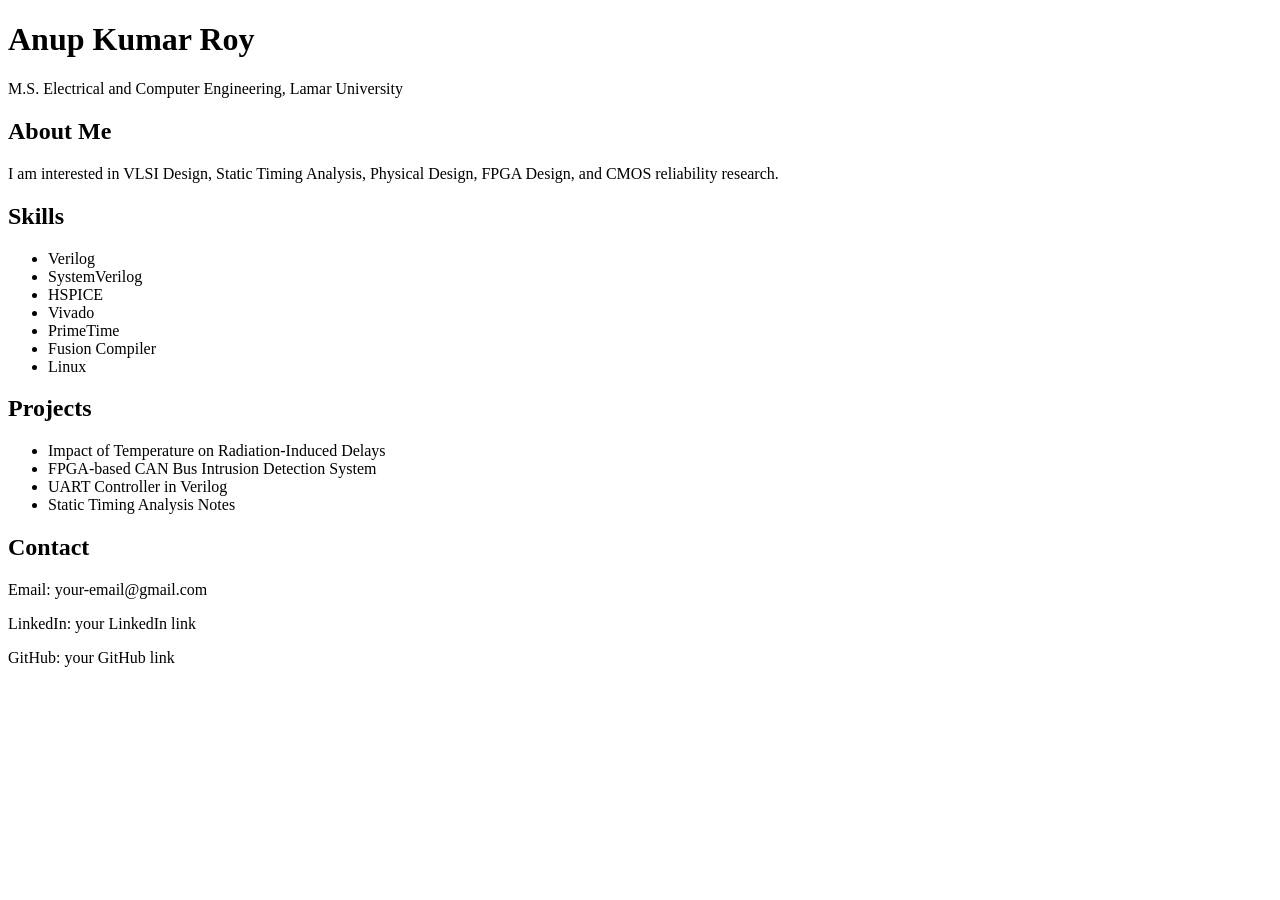
==== index.html @ ce04ccf4 "Create index.html" ====
<!DOCTYPE html>
<html>
<head>
  <title>Anup Kumar Roy</title>
</head>
<body>
  <h1>Anup Kumar Roy</h1>
  <p>M.S. Electrical and Computer Engineering, Lamar University</p>

  <h2>About Me</h2>
  <p>I am interested in VLSI Design, Static Timing Analysis, Physical Design, FPGA Design, and CMOS reliability research.</p>

  <h2>Skills</h2>
  <ul>
    <li>Verilog</li>
    <li>SystemVerilog</li>
    <li>HSPICE</li>
    <li>Vivado</li>
    <li>PrimeTime</li>
    <li>Fusion Compiler</li>
    <li>Linux</li>
  </ul>

  <h2>Projects</h2>
  <ul>
    <li>Impact of Temperature on Radiation-Induced Delays</li>
    <li>FPGA-based CAN Bus Intrusion Detection System</li>
    <li>UART Controller in Verilog</li>
    <li>Static Timing Analysis Notes</li>
  </ul>

  <h2>Contact</h2>
  <p>Email: your-email@gmail.com</p>
  <p>LinkedIn: your LinkedIn link</p>
  <p>GitHub: your GitHub link</p>
</body>
</html>
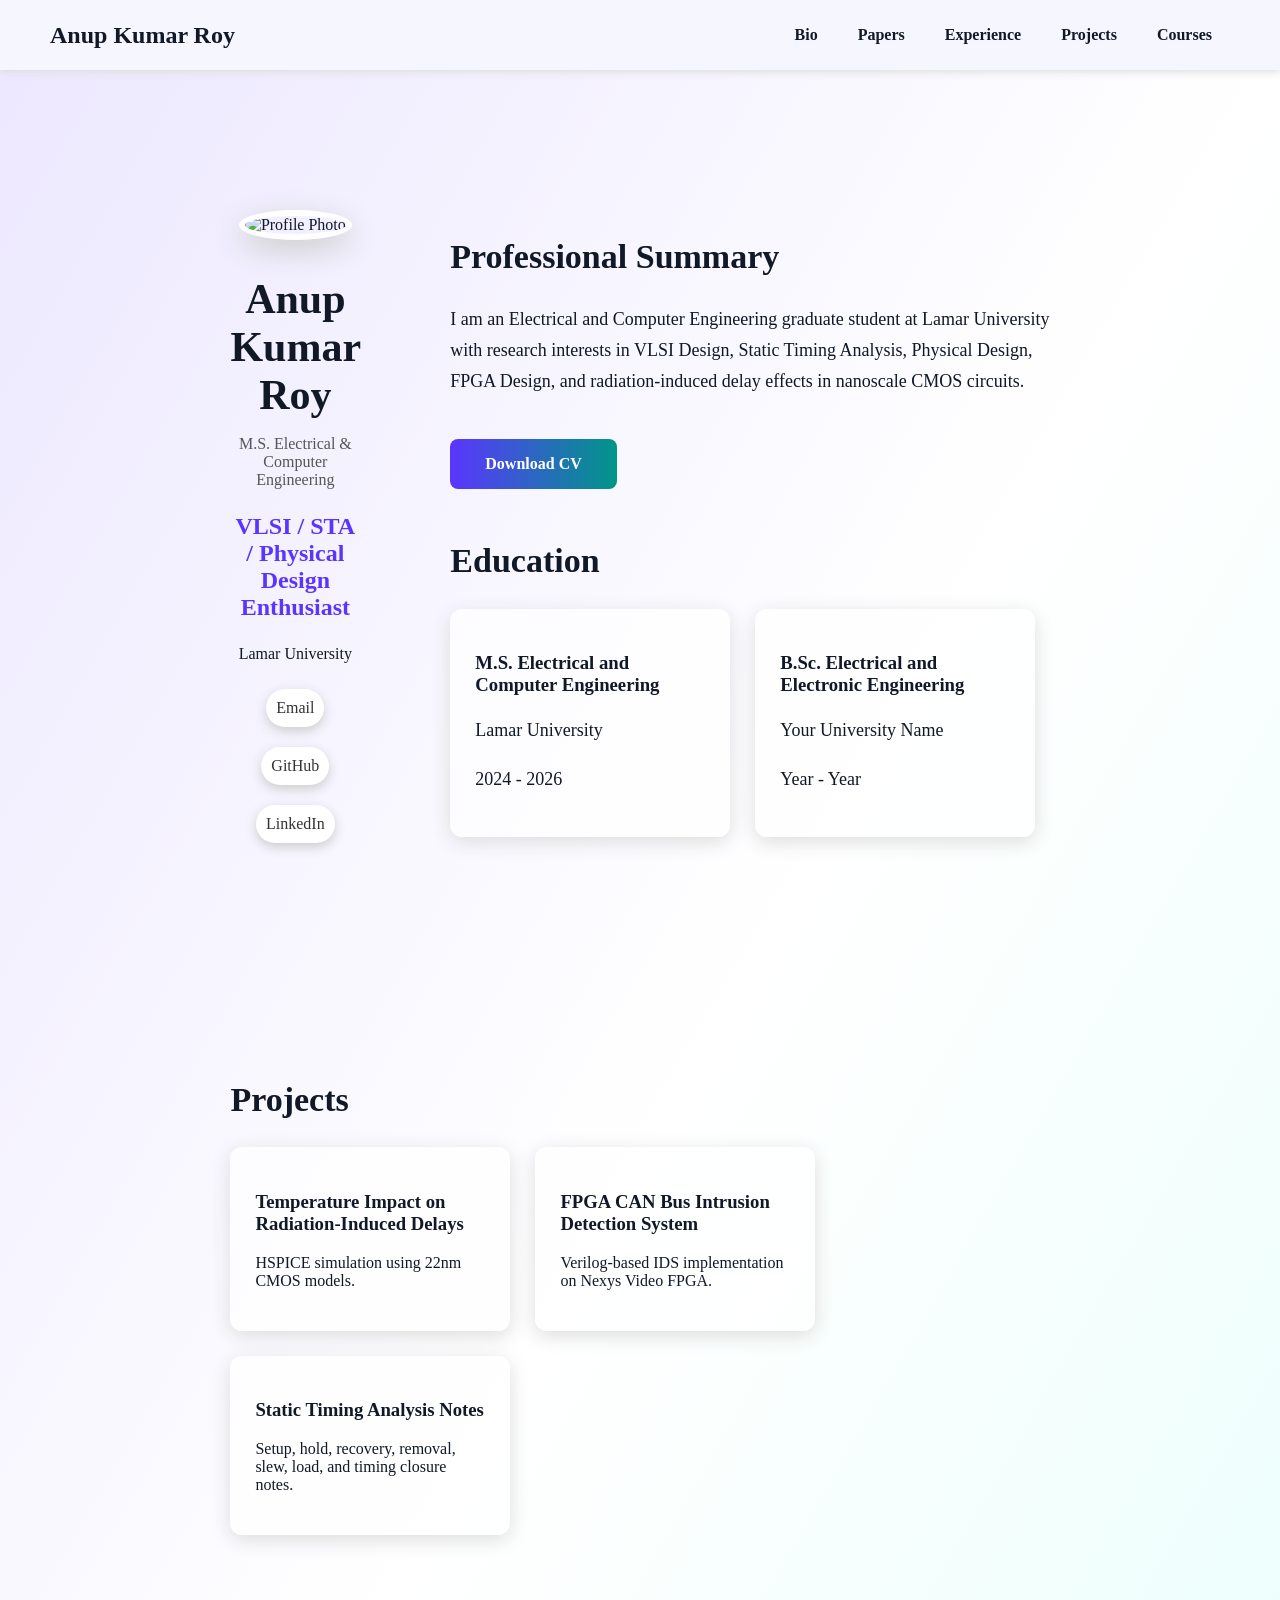
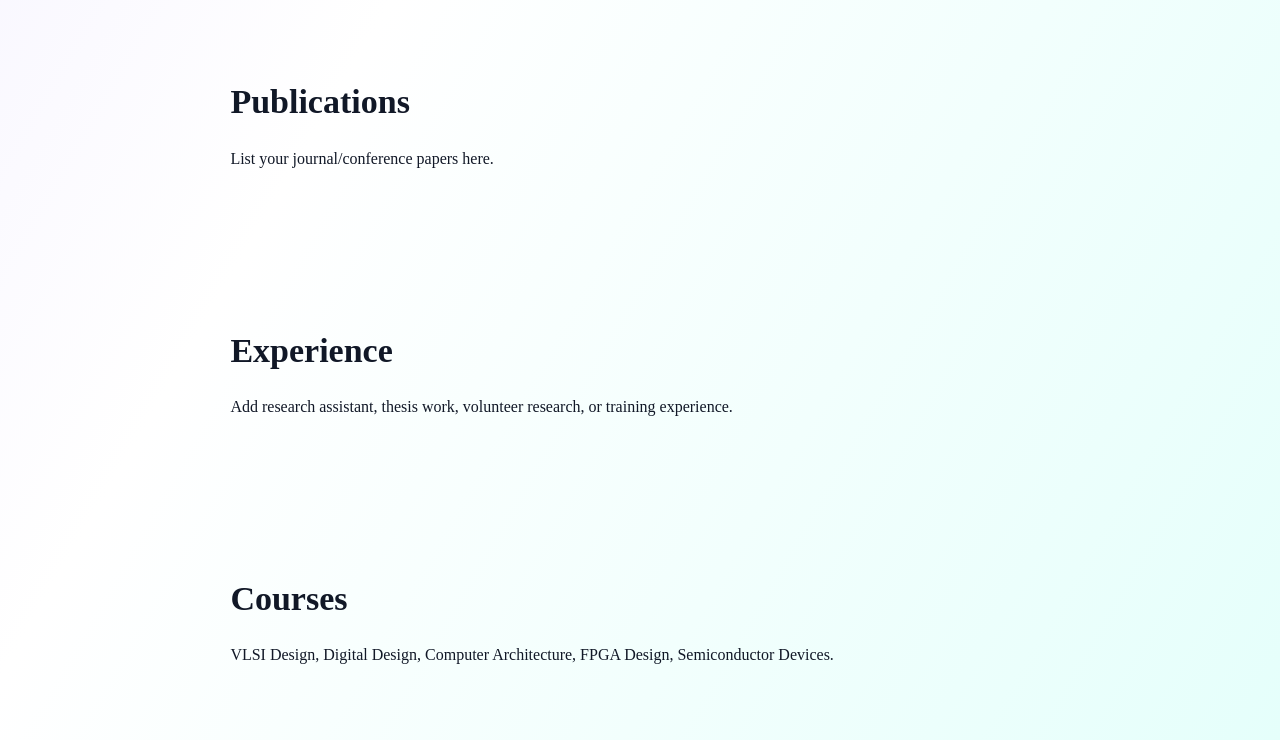
==== commit cb5c803f: "Update index.html" ====
--- a/index.html
+++ b/index.html
@@ -1,37 +1,103 @@
 <!DOCTYPE html>
-<html>
+<html lang="en">
 <head>
+  <meta charset="UTF-8">
   <title>Anup Kumar Roy</title>
+  <link rel="stylesheet" href="style.css">
 </head>
 <body>
-  <h1>Anup Kumar Roy</h1>
-  <p>M.S. Electrical and Computer Engineering, Lamar University</p>
 
-  <h2>About Me</h2>
-  <p>I am interested in VLSI Design, Static Timing Analysis, Physical Design, FPGA Design, and CMOS reliability research.</p>
+<header>
+  <h2>Anup Kumar Roy</h2>
+  <nav>
+    <a href="#bio">Bio</a>
+    <a href="#papers">Papers</a>
+    <a href="#experience">Experience</a>
+    <a href="#projects">Projects</a>
+    <a href="#courses">Courses</a>
+  </nav>
+</header>
 
-  <h2>Skills</h2>
-  <ul>
-    <li>Verilog</li>
-    <li>SystemVerilog</li>
-    <li>HSPICE</li>
-    <li>Vivado</li>
-    <li>PrimeTime</li>
-    <li>Fusion Compiler</li>
-    <li>Linux</li>
-  </ul>
+<section class="hero" id="bio">
 
+  <div class="profile">
+    <img src="profile.jpg" alt="Profile Photo">
+    <h1>Anup Kumar Roy</h1>
+    <p class="pronoun">M.S. Electrical & Computer Engineering</p>
+    <h3>VLSI / STA / Physical Design Enthusiast</h3>
+    <p>Lamar University</p>
+
+    <div class="icons">
+      <a href="mailto:your-email@gmail.com">Email</a>
+      <a href="#">GitHub</a>
+      <a href="#">LinkedIn</a>
+    </div>
+  </div>
+
+  <div class="content">
+    <h2>Professional Summary</h2>
+    <p>
+      I am an Electrical and Computer Engineering graduate student at Lamar University
+      with research interests in VLSI Design, Static Timing Analysis, Physical Design,
+      FPGA Design, and radiation-induced delay effects in nanoscale CMOS circuits.
+    </p>
+
+    <a class="btn" href="resume.pdf" download>Download CV</a>
+
+    <h2>Education</h2>
+
+    <div class="cards">
+      <div class="card">
+        <h3>M.S. Electrical and Computer Engineering</h3>
+        <p>Lamar University</p>
+        <p>2024 - 2026</p>
+      </div>
+
+      <div class="card">
+        <h3>B.Sc. Electrical and Electronic Engineering</h3>
+        <p>Your University Name</p>
+        <p>Year - Year</p>
+      </div>
+    </div>
+  </div>
+
+</section>
+
+<section id="projects">
   <h2>Projects</h2>
-  <ul>
-    <li>Impact of Temperature on Radiation-Induced Delays</li>
-    <li>FPGA-based CAN Bus Intrusion Detection System</li>
-    <li>UART Controller in Verilog</li>
-    <li>Static Timing Analysis Notes</li>
-  </ul>
 
-  <h2>Contact</h2>
-  <p>Email: your-email@gmail.com</p>
-  <p>LinkedIn: your LinkedIn link</p>
-  <p>GitHub: your GitHub link</p>
+  <div class="cards">
+    <div class="card">
+      <h3>Temperature Impact on Radiation-Induced Delays</h3>
+      <p>HSPICE simulation using 22nm CMOS models.</p>
+    </div>
+
+    <div class="card">
+      <h3>FPGA CAN Bus Intrusion Detection System</h3>
+      <p>Verilog-based IDS implementation on Nexys Video FPGA.</p>
+    </div>
+
+    <div class="card">
+      <h3>Static Timing Analysis Notes</h3>
+      <p>Setup, hold, recovery, removal, slew, load, and timing closure notes.</p>
+    </div>
+  </div>
+</section>
+
+<section id="papers">
+  <h2>Publications</h2>
+  <p>List your journal/conference papers here.</p>
+</section>
+
+<section id="experience">
+  <h2>Experience</h2>
+  <p>Add research assistant, thesis work, volunteer research, or training experience.</p>
+</section>
+
+<section id="courses">
+  <h2>Courses</h2>
+  <p>VLSI Design, Digital Design, Computer Architecture, FPGA Design, Semiconductor Devices.</p>
+</section>
+
 </body>
 </html>
--- a/style.css
+++ b/style.css
@@ -0,0 +1,116 @@
+body {
+  margin: 0;
+  font-family: Georgia, serif;
+  background: linear-gradient(120deg, #ece7ff, #ffffff, #e5fffb);
+  color: #111827;
+}
+
+header {
+  height: 70px;
+  background: #f5f6ff;
+  display: flex;
+  justify-content: space-between;
+  align-items: center;
+  padding: 0 50px;
+  box-shadow: 0 2px 8px #ddd;
+  position: sticky;
+  top: 0;
+}
+
+nav a {
+  margin: 0 18px;
+  text-decoration: none;
+  color: #111827;
+  font-weight: bold;
+}
+
+.hero {
+  display: flex;
+  gap: 90px;
+  padding: 140px 18%;
+}
+
+.profile {
+  text-align: center;
+  width: 320px;
+}
+
+.profile img {
+  width: 180px;
+  height: 180px;
+  border-radius: 50%;
+  border: 6px solid white;
+  object-fit: cover;
+  box-shadow: 0 10px 30px #ccc;
+}
+
+.profile h1 {
+  font-size: 42px;
+  margin-bottom: 5px;
+}
+
+.profile h3 {
+  color: #5b35ff;
+  font-size: 24px;
+}
+
+.pronoun {
+  color: #555;
+}
+
+.icons a {
+  display: inline-block;
+  margin: 10px;
+  padding: 10px;
+  background: white;
+  border-radius: 50px;
+  text-decoration: none;
+  color: #333;
+  box-shadow: 0 4px 12px #ccc;
+}
+
+.content {
+  max-width: 650px;
+}
+
+.content h2, section h2 {
+  font-size: 34px;
+}
+
+.content p {
+  font-size: 18px;
+  line-height: 1.7;
+}
+
+.btn {
+  display: inline-block;
+  background: linear-gradient(90deg, #5b35ff, #009688);
+  color: white;
+  padding: 16px 35px;
+  border-radius: 8px;
+  text-decoration: none;
+  font-weight: bold;
+  margin: 25px 0;
+}
+
+.cards {
+  display: flex;
+  gap: 25px;
+  flex-wrap: wrap;
+}
+
+.card {
+  background: rgba(255,255,255,0.7);
+  padding: 25px;
+  width: 230px;
+  border-radius: 12px;
+  box-shadow: 0 5px 20px #ddd;
+}
+
+section {
+  padding: 60px 18%;
+}
+
+html {
+  scroll-behavior: smooth;
+}
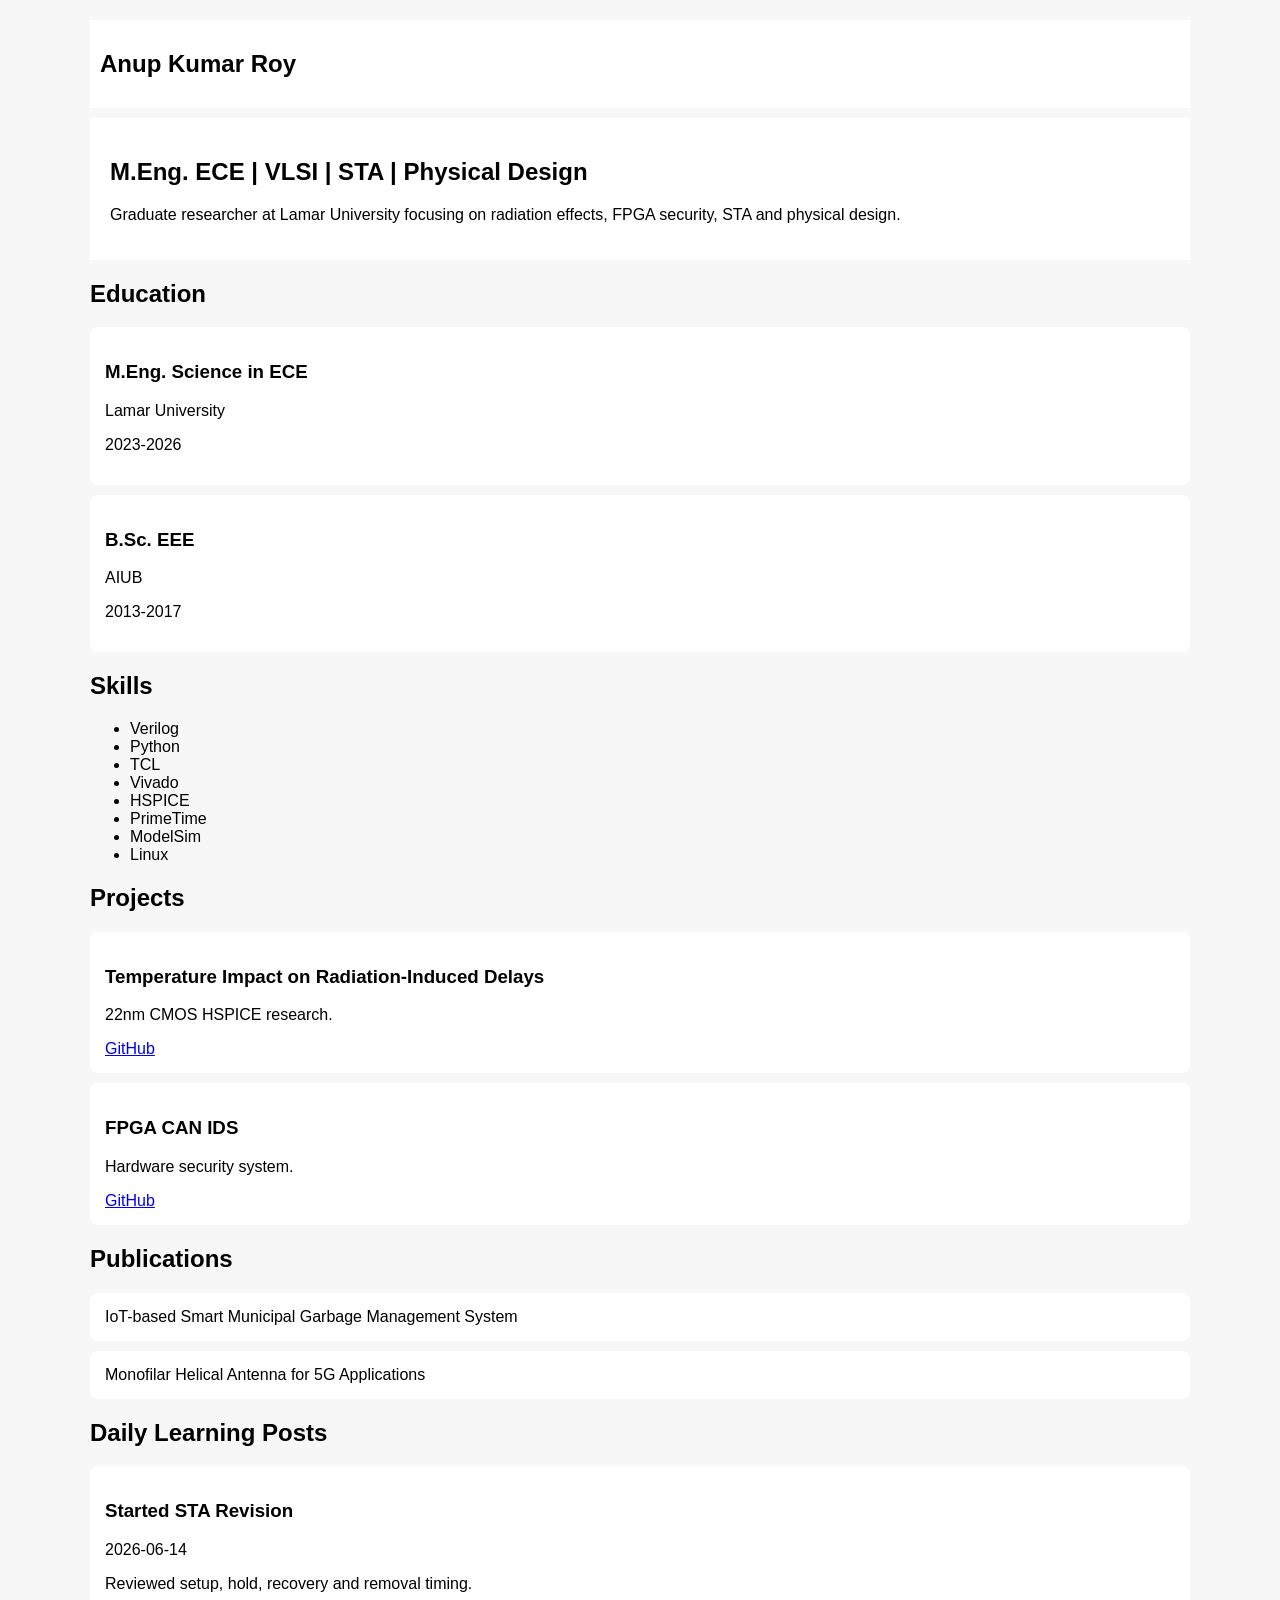
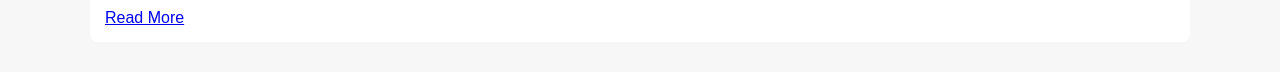
==== commit d8ee226d: "Add files via upload" ====
--- a/index.html
+++ b/index.html
@@ -1,103 +1,70 @@
 <!DOCTYPE html>
-<html lang="en">
+<html>
 <head>
-  <meta charset="UTF-8">
-  <title>Anup Kumar Roy</title>
-  <link rel="stylesheet" href="style.css">
+<meta charset="UTF-8">
+<meta name="viewport" content="width=device-width, initial-scale=1.0">
+<title>Anup Kumar Roy Portfolio</title>
+<link rel="stylesheet" href="style.css">
 </head>
 <body>
+<nav><h2 id="name"></h2></nav>
 
-<header>
-  <h2>Anup Kumar Roy</h2>
-  <nav>
-    <a href="#bio">Bio</a>
-    <a href="#papers">Papers</a>
-    <a href="#experience">Experience</a>
-    <a href="#projects">Projects</a>
-    <a href="#courses">Courses</a>
-  </nav>
-</header>
-
-<section class="hero" id="bio">
-
-  <div class="profile">
-    <img src="profile.jpg" alt="Profile Photo">
-    <h1>Anup Kumar Roy</h1>
-    <p class="pronoun">M.S. Electrical & Computer Engineering</p>
-    <h3>VLSI / STA / Physical Design Enthusiast</h3>
-    <p>Lamar University</p>
-
-    <div class="icons">
-      <a href="mailto:your-email@gmail.com">Email</a>
-      <a href="#">GitHub</a>
-      <a href="#">LinkedIn</a>
-    </div>
-  </div>
-
-  <div class="content">
-    <h2>Professional Summary</h2>
-    <p>
-      I am an Electrical and Computer Engineering graduate student at Lamar University
-      with research interests in VLSI Design, Static Timing Analysis, Physical Design,
-      FPGA Design, and radiation-induced delay effects in nanoscale CMOS circuits.
-    </p>
-
-    <a class="btn" href="resume.pdf" download>Download CV</a>
-
-    <h2>Education</h2>
-
-    <div class="cards">
-      <div class="card">
-        <h3>M.S. Electrical and Computer Engineering</h3>
-        <p>Lamar University</p>
-        <p>2024 - 2026</p>
-      </div>
-
-      <div class="card">
-        <h3>B.Sc. Electrical and Electronic Engineering</h3>
-        <p>Your University Name</p>
-        <p>Year - Year</p>
-      </div>
-    </div>
-  </div>
-
+<section class="hero">
+  <h1 id="title"></h1>
+  <p id="summary"></p>
 </section>
 
-<section id="projects">
-  <h2>Projects</h2>
-
-  <div class="cards">
-    <div class="card">
-      <h3>Temperature Impact on Radiation-Induced Delays</h3>
-      <p>HSPICE simulation using 22nm CMOS models.</p>
-    </div>
-
-    <div class="card">
-      <h3>FPGA CAN Bus Intrusion Detection System</h3>
-      <p>Verilog-based IDS implementation on Nexys Video FPGA.</p>
-    </div>
-
-    <div class="card">
-      <h3>Static Timing Analysis Notes</h3>
-      <p>Setup, hold, recovery, removal, slew, load, and timing closure notes.</p>
-    </div>
-  </div>
+<section>
+  <h2>Education</h2>
+  <div id="education"></div>
 </section>
 
-<section id="papers">
-  <h2>Publications</h2>
-  <p>List your journal/conference papers here.</p>
+<section>
+  <h2>Skills</h2>
+  <ul id="skills"></ul>
 </section>
 
-<section id="experience">
-  <h2>Experience</h2>
-  <p>Add research assistant, thesis work, volunteer research, or training experience.</p>
+<section>
+  <h2>Projects</h2>
+  <div id="projects"></div>
 </section>
 
-<section id="courses">
-  <h2>Courses</h2>
-  <p>VLSI Design, Digital Design, Computer Architecture, FPGA Design, Semiconductor Devices.</p>
+<section>
+  <h2>Publications</h2>
+  <div id="publications"></div>
 </section>
 
+<section>
+  <h2>Daily Learning Posts</h2>
+  <div id="posts"></div>
+</section>
+
+<script src="data.js"></script>
+<script src="posts.js"></script>
+<script>
+document.getElementById('name').textContent = profile.name;
+document.getElementById('title').textContent = profile.title;
+document.getElementById('summary').textContent = profile.summary;
+
+education.forEach(e=>{
+ document.getElementById('education').innerHTML += `<div class="card"><h3>${e.degree}</h3><p>${e.school}</p><p>${e.date}</p></div>`;
+});
+
+skills.forEach(s=>{
+ document.getElementById('skills').innerHTML += `<li>${s}</li>`;
+});
+
+projects.forEach(p=>{
+ document.getElementById('projects').innerHTML += `<div class="card"><h3>${p.title}</h3><p>${p.desc}</p><a href="${p.link}">GitHub</a></div>`;
+});
+
+publications.forEach(p=>{
+ document.getElementById('publications').innerHTML += `<div class="card">${p.title}</div>`;
+});
+
+posts.forEach(p=>{
+ document.getElementById('posts').innerHTML += `<div class="card"><h3>${p.title}</h3><p>${p.date}</p><p>${p.summary}</p><a href="${p.githubLink}">Read More</a></div>`;
+});
+</script>
 </body>
 </html>
--- a/style.css
+++ b/style.css
@@ -1,116 +1,5 @@
-body {
-  margin: 0;
-  font-family: Georgia, serif;
-  background: linear-gradient(120deg, #ece7ff, #ffffff, #e5fffb);
-  color: #111827;
-}
 
-header {
-  height: 70px;
-  background: #f5f6ff;
-  display: flex;
-  justify-content: space-between;
-  align-items: center;
-  padding: 0 50px;
-  box-shadow: 0 2px 8px #ddd;
-  position: sticky;
-  top: 0;
-}
-
-nav a {
-  margin: 0 18px;
-  text-decoration: none;
-  color: #111827;
-  font-weight: bold;
-}
-
-.hero {
-  display: flex;
-  gap: 90px;
-  padding: 140px 18%;
-}
-
-.profile {
-  text-align: center;
-  width: 320px;
-}
-
-.profile img {
-  width: 180px;
-  height: 180px;
-  border-radius: 50%;
-  border: 6px solid white;
-  object-fit: cover;
-  box-shadow: 0 10px 30px #ccc;
-}
-
-.profile h1 {
-  font-size: 42px;
-  margin-bottom: 5px;
-}
-
-.profile h3 {
-  color: #5b35ff;
-  font-size: 24px;
-}
-
-.pronoun {
-  color: #555;
-}
-
-.icons a {
-  display: inline-block;
-  margin: 10px;
-  padding: 10px;
-  background: white;
-  border-radius: 50px;
-  text-decoration: none;
-  color: #333;
-  box-shadow: 0 4px 12px #ccc;
-}
-
-.content {
-  max-width: 650px;
-}
-
-.content h2, section h2 {
-  font-size: 34px;
-}
-
-.content p {
-  font-size: 18px;
-  line-height: 1.7;
-}
-
-.btn {
-  display: inline-block;
-  background: linear-gradient(90deg, #5b35ff, #009688);
-  color: white;
-  padding: 16px 35px;
-  border-radius: 8px;
-  text-decoration: none;
-  font-weight: bold;
-  margin: 25px 0;
-}
-
-.cards {
-  display: flex;
-  gap: 25px;
-  flex-wrap: wrap;
-}
-
-.card {
-  background: rgba(255,255,255,0.7);
-  padding: 25px;
-  width: 230px;
-  border-radius: 12px;
-  box-shadow: 0 5px 20px #ddd;
-}
-
-section {
-  padding: 60px 18%;
-}
-
-html {
-  scroll-behavior: smooth;
-}
+body{font-family:Arial,sans-serif;max-width:1100px;margin:auto;padding:20px;background:#f7f7f7}
+nav{background:white;padding:10px}
+.hero{background:white;padding:20px;margin-top:10px}
+.card{background:white;padding:15px;margin:10px 0;border-radius:8px}
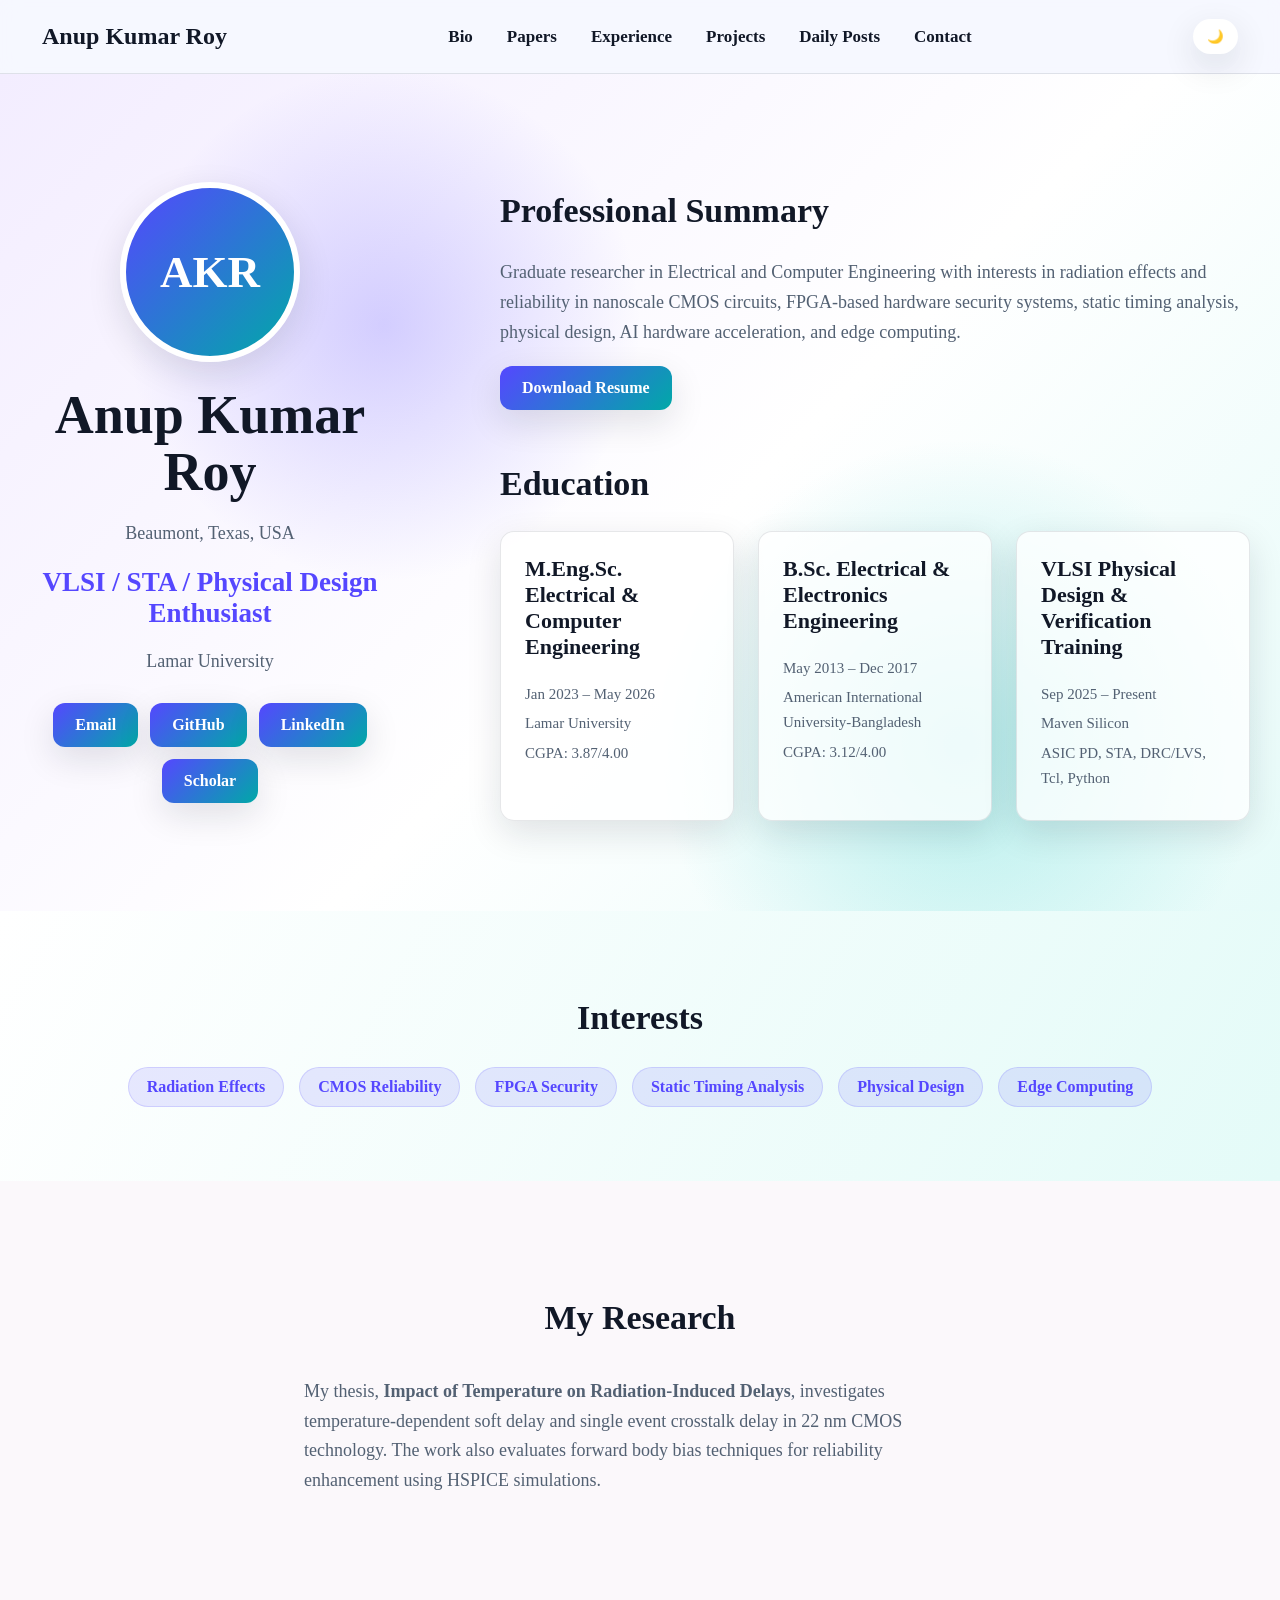
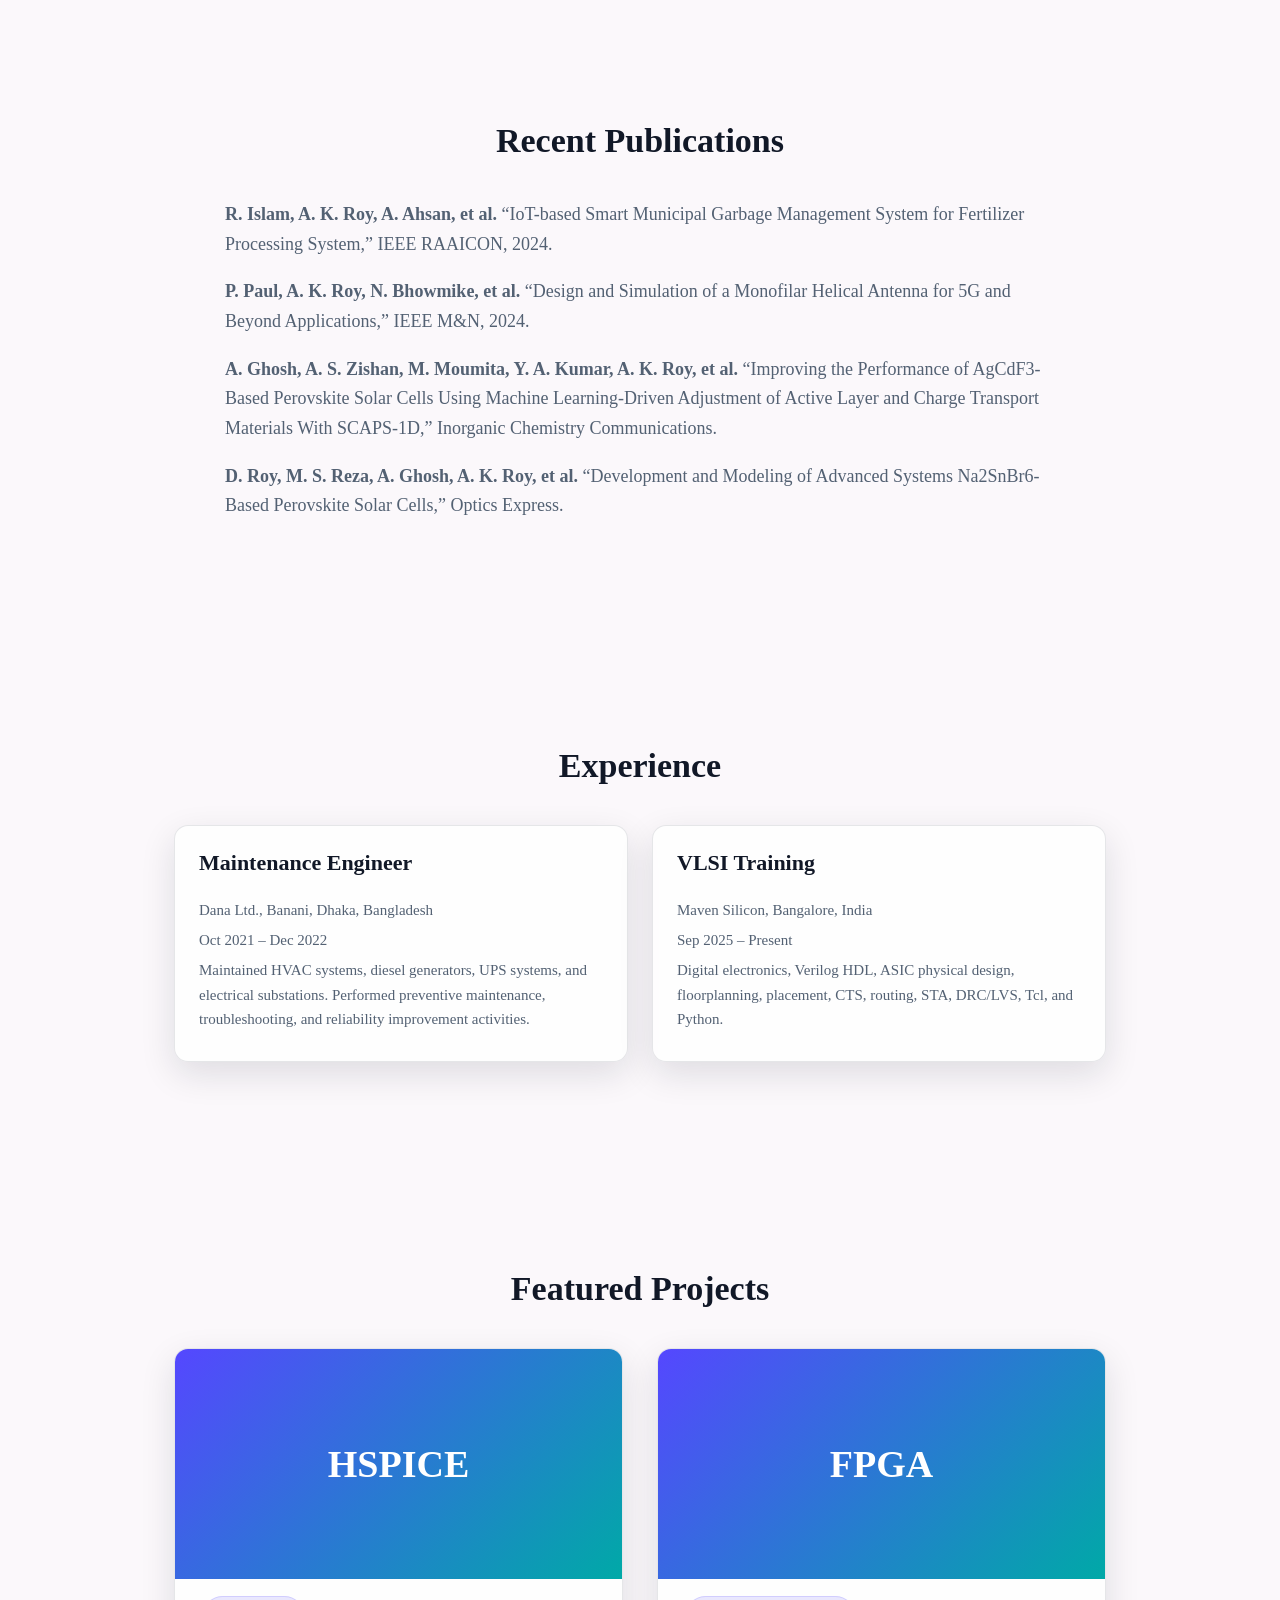
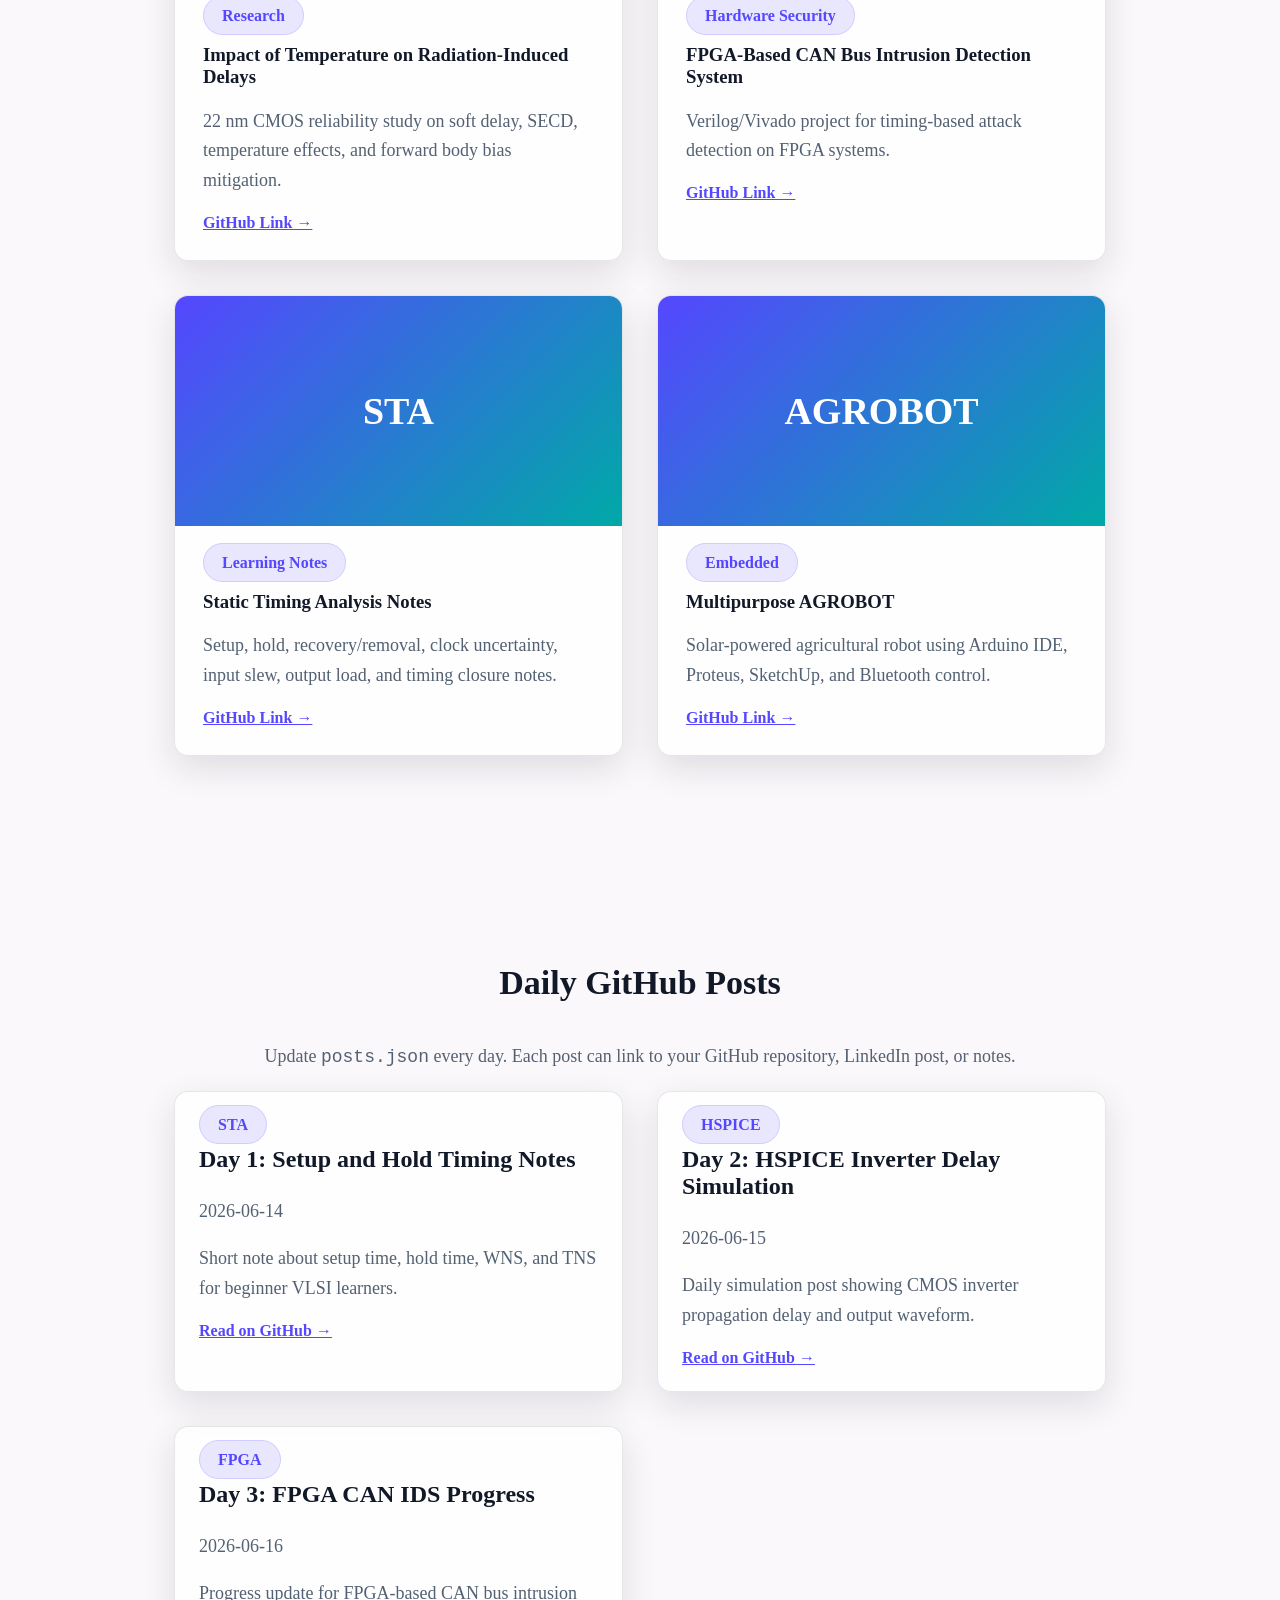
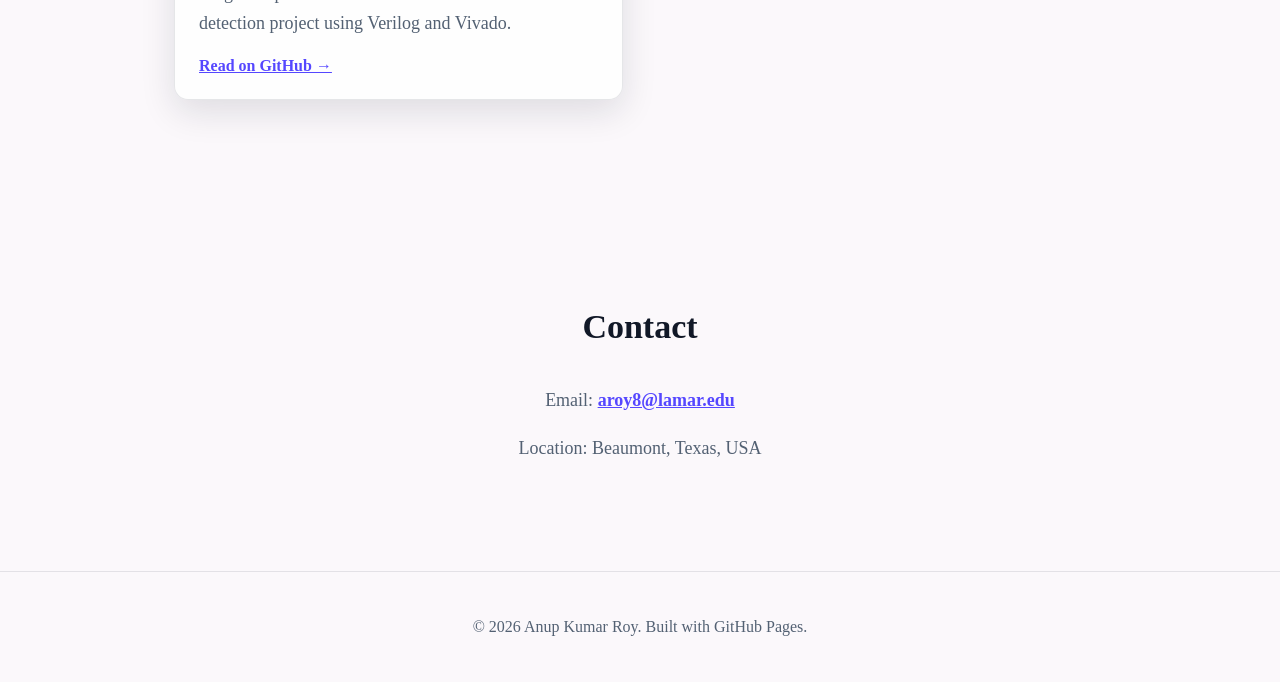
==== commit 392a604f: "Add files via upload" ====
--- a/index.html
+++ b/index.html
@@ -1,70 +1,176 @@
 <!DOCTYPE html>
-<html>
+<html lang="en">
 <head>
-<meta charset="UTF-8">
-<meta name="viewport" content="width=device-width, initial-scale=1.0">
-<title>Anup Kumar Roy Portfolio</title>
-<link rel="stylesheet" href="style.css">
+  <meta charset="UTF-8" />
+  <meta name="viewport" content="width=device-width, initial-scale=1.0" />
+  <title>Anup Kumar Roy | VLSI Portfolio</title>
+  <link rel="stylesheet" href="style.css" />
 </head>
 <body>
-<nav><h2 id="name"></h2></nav>
+  <header class="topbar">
+    <a class="brand" href="#home">Anup Kumar Roy</a>
+    <nav>
+      <a href="#bio">Bio</a>
+      <a href="#papers">Papers</a>
+      <a href="#experience">Experience</a>
+      <a href="#projects">Projects</a>
+      <a href="#posts">Daily Posts</a>
+      <a href="#contact">Contact</a>
+    </nav>
+    <button id="themeToggle" class="theme-btn">🌙</button>
+  </header>
 
-<section class="hero">
-  <h1 id="title"></h1>
-  <p id="summary"></p>
-</section>
+  <main id="home" class="hero">
+    <section class="profile-card">
+      <div class="avatar">AKR</div>
+      <h1>Anup Kumar Roy</h1>
+      <p class="pronoun">Beaumont, Texas, USA</p>
+      <h2>VLSI / STA / Physical Design Enthusiast</h2>
+      <p>Lamar University</p>
+      <div class="socials">
+        <a href="mailto:aroy8@lamar.edu">Email</a>
+        <a href="https://github.com/YOUR-GITHUB-USERNAME" target="_blank">GitHub</a>
+        <a href="https://www.linkedin.com/in/YOUR-LINKEDIN" target="_blank">LinkedIn</a>
+        <a href="YOUR-GOOGLE-SCHOLAR-LINK" target="_blank">Scholar</a>
+      </div>
+    </section>
 
-<section>
-  <h2>Education</h2>
-  <div id="education"></div>
-</section>
+    <section class="summary" id="bio">
+      <h2>Professional Summary</h2>
+      <p>
+        Graduate researcher in Electrical and Computer Engineering with interests in radiation effects and reliability in nanoscale CMOS circuits, FPGA-based hardware security systems, static timing analysis, physical design, AI hardware acceleration, and edge computing.
+      </p>
+      <a class="btn" href="assets/Anup_Kumar_Roy_Resume.pdf" target="_blank">Download Resume</a>
 
-<section>
-  <h2>Skills</h2>
-  <ul id="skills"></ul>
-</section>
+      <h2 class="section-mini">Education</h2>
+      <div class="cards three">
+        <article class="mini-card">
+          <h3>M.Eng.Sc. Electrical & Computer Engineering</h3>
+          <p>Jan 2023 – May 2026</p>
+          <p>Lamar University</p>
+          <p>CGPA: 3.87/4.00</p>
+        </article>
+        <article class="mini-card">
+          <h3>B.Sc. Electrical & Electronics Engineering</h3>
+          <p>May 2013 – Dec 2017</p>
+          <p>American International University-Bangladesh</p>
+          <p>CGPA: 3.12/4.00</p>
+        </article>
+        <article class="mini-card">
+          <h3>VLSI Physical Design & Verification Training</h3>
+          <p>Sep 2025 – Present</p>
+          <p>Maven Silicon</p>
+          <p>ASIC PD, STA, DRC/LVS, Tcl, Python</p>
+        </article>
+      </div>
+    </section>
+  </main>
 
-<section>
-  <h2>Projects</h2>
-  <div id="projects"></div>
-</section>
+  <section class="interests">
+    <h2>Interests</h2>
+    <div class="chips">
+      <span>Radiation Effects</span>
+      <span>CMOS Reliability</span>
+      <span>FPGA Security</span>
+      <span>Static Timing Analysis</span>
+      <span>Physical Design</span>
+      <span>Edge Computing</span>
+    </div>
+  </section>
 
-<section>
-  <h2>Publications</h2>
-  <div id="publications"></div>
-</section>
+  <section class="content-section">
+    <h2>My Research</h2>
+    <p>
+      My thesis, <b>Impact of Temperature on Radiation-Induced Delays</b>, investigates temperature-dependent soft delay and single event crosstalk delay in 22 nm CMOS technology. The work also evaluates forward body bias techniques for reliability enhancement using HSPICE simulations.
+    </p>
+  </section>
 
-<section>
-  <h2>Daily Learning Posts</h2>
-  <div id="posts"></div>
-</section>
+  <section id="papers" class="content-section wide">
+    <h2>Recent Publications</h2>
+    <div class="paper-list">
+      <p><b>R. Islam, A. K. Roy, A. Ahsan, et al.</b> “IoT-based Smart Municipal Garbage Management System for Fertilizer Processing System,” IEEE RAAICON, 2024.</p>
+      <p><b>P. Paul, A. K. Roy, N. Bhowmike, et al.</b> “Design and Simulation of a Monofilar Helical Antenna for 5G and Beyond Applications,” IEEE M&N, 2024.</p>
+      <p><b>A. Ghosh, A. S. Zishan, M. Moumita, Y. A. Kumar, A. K. Roy, et al.</b> “Improving the Performance of AgCdF3-Based Perovskite Solar Cells Using Machine Learning-Driven Adjustment of Active Layer and Charge Transport Materials With SCAPS-1D,” Inorganic Chemistry Communications.</p>
+      <p><b>D. Roy, M. S. Reza, A. Ghosh, A. K. Roy, et al.</b> “Development and Modeling of Advanced Systems Na2SnBr6-Based Perovskite Solar Cells,” Optics Express.</p>
+    </div>
+  </section>
 
-<script src="data.js"></script>
-<script src="posts.js"></script>
-<script>
-document.getElementById('name').textContent = profile.name;
-document.getElementById('title').textContent = profile.title;
-document.getElementById('summary').textContent = profile.summary;
+  <section id="experience" class="content-section wide">
+    <h2>Experience</h2>
+    <div class="cards two">
+      <article class="mini-card">
+        <h3>Maintenance Engineer</h3>
+        <p>Dana Ltd., Banani, Dhaka, Bangladesh</p>
+        <p>Oct 2021 – Dec 2022</p>
+        <p>Maintained HVAC systems, diesel generators, UPS systems, and electrical substations. Performed preventive maintenance, troubleshooting, and reliability improvement activities.</p>
+      </article>
+      <article class="mini-card">
+        <h3>VLSI Training</h3>
+        <p>Maven Silicon, Bangalore, India</p>
+        <p>Sep 2025 – Present</p>
+        <p>Digital electronics, Verilog HDL, ASIC physical design, floorplanning, placement, CTS, routing, STA, DRC/LVS, Tcl, and Python.</p>
+      </article>
+    </div>
+  </section>
 
-education.forEach(e=>{
- document.getElementById('education').innerHTML += `<div class="card"><h3>${e.degree}</h3><p>${e.school}</p><p>${e.date}</p></div>`;
-});
+  <section id="projects" class="content-section wide">
+    <h2>Featured Projects</h2>
+    <div class="project-grid">
+      <article class="project-card">
+        <div class="project-img">HSPICE</div>
+        <div class="project-body">
+          <span class="tag">Research</span>
+          <h3>Impact of Temperature on Radiation-Induced Delays</h3>
+          <p>22 nm CMOS reliability study on soft delay, SECD, temperature effects, and forward body bias mitigation.</p>
+          <a href="https://github.com/YOUR-GITHUB-USERNAME/temperature-radiation-delay-cmos" target="_blank">GitHub Link →</a>
+        </div>
+      </article>
+      <article class="project-card">
+        <div class="project-img">FPGA</div>
+        <div class="project-body">
+          <span class="tag">Hardware Security</span>
+          <h3>FPGA-Based CAN Bus Intrusion Detection System</h3>
+          <p>Verilog/Vivado project for timing-based attack detection on FPGA systems.</p>
+          <a href="https://github.com/YOUR-GITHUB-USERNAME/fpga-security-projects" target="_blank">GitHub Link →</a>
+        </div>
+      </article>
+      <article class="project-card">
+        <div class="project-img">STA</div>
+        <div class="project-body">
+          <span class="tag">Learning Notes</span>
+          <h3>Static Timing Analysis Notes</h3>
+          <p>Setup, hold, recovery/removal, clock uncertainty, input slew, output load, and timing closure notes.</p>
+          <a href="https://github.com/YOUR-GITHUB-USERNAME/static-timing-analysis-notes" target="_blank">GitHub Link →</a>
+        </div>
+      </article>
+      <article class="project-card">
+        <div class="project-img">AGROBOT</div>
+        <div class="project-body">
+          <span class="tag">Embedded</span>
+          <h3>Multipurpose AGROBOT</h3>
+          <p>Solar-powered agricultural robot using Arduino IDE, Proteus, SketchUp, and Bluetooth control.</p>
+          <a href="https://github.com/YOUR-GITHUB-USERNAME/agrobot" target="_blank">GitHub Link →</a>
+        </div>
+      </article>
+    </div>
+  </section>
 
-skills.forEach(s=>{
- document.getElementById('skills').innerHTML += `<li>${s}</li>`;
-});
+  <section id="posts" class="content-section wide">
+    <h2>Daily GitHub Posts</h2>
+    <p class="center-text">Update <code>posts.json</code> every day. Each post can link to your GitHub repository, LinkedIn post, or notes.</p>
+    <div id="postContainer" class="post-grid"></div>
+  </section>
 
-projects.forEach(p=>{
- document.getElementById('projects').innerHTML += `<div class="card"><h3>${p.title}</h3><p>${p.desc}</p><a href="${p.link}">GitHub</a></div>`;
-});
+  <section id="contact" class="content-section contact">
+    <h2>Contact</h2>
+    <p>Email: <a href="mailto:aroy8@lamar.edu">aroy8@lamar.edu</a></p>
+    <p>Location: Beaumont, Texas, USA</p>
+  </section>
 
-publications.forEach(p=>{
- document.getElementById('publications').innerHTML += `<div class="card">${p.title}</div>`;
-});
+  <footer>
+    <p>© 2026 Anup Kumar Roy. Built with GitHub Pages.</p>
+  </footer>
 
-posts.forEach(p=>{
- document.getElementById('posts').innerHTML += `<div class="card"><h3>${p.title}</h3><p>${p.date}</p><p>${p.summary}</p><a href="${p.githubLink}">Read More</a></div>`;
-});
-</script>
+  <script src="script.js"></script>
 </body>
 </html>
--- a/style.css
+++ b/style.css
@@ -1,5 +1,134 @@
-
-body{font-family:Arial,sans-serif;max-width:1100px;margin:auto;padding:20px;background:#f7f7f7}
-nav{background:white;padding:10px}
-.hero{background:white;padding:20px;margin-top:10px}
-.card{background:white;padding:15px;margin:10px 0;border-radius:8px}
+:root {
+  --bg: #fbf8fb;
+  --text: #111827;
+  --muted: #536173;
+  --card: rgba(255,255,255,0.76);
+  --accent: #5547ff;
+  --accent2: #00a9a7;
+  --line: rgba(17,24,39,0.10);
+  --shadow: 0 12px 35px rgba(17,24,39,0.12);
+}
+body.dark {
+  --bg: #0f1220;
+  --text: #f5f7fb;
+  --muted: #c8ced8;
+  --card: rgba(24,28,45,0.88);
+  --line: rgba(255,255,255,0.12);
+}
+* { box-sizing: border-box; }
+html { scroll-behavior: smooth; }
+body {
+  margin: 0;
+  font-family: Georgia, 'Times New Roman', serif;
+  color: var(--text);
+  background: var(--bg);
+}
+.topbar {
+  height: 74px;
+  position: sticky;
+  top: 0;
+  z-index: 20;
+  display: flex;
+  align-items: center;
+  justify-content: space-between;
+  padding: 0 42px;
+  background: rgba(245, 247, 255, 0.88);
+  backdrop-filter: blur(10px);
+  border-bottom: 1px solid var(--line);
+}
+.brand { font-size: 24px; font-weight: 800; color: var(--text); text-decoration: none; }
+nav { display: flex; gap: 34px; }
+nav a { color: var(--text); text-decoration: none; font-weight: 700; font-size: 17px; }
+.theme-btn { border: 0; border-radius: 999px; padding: 10px 14px; background: #fff; cursor: pointer; box-shadow: var(--shadow); }
+.hero {
+  min-height: 730px;
+  display: grid;
+  grid-template-columns: 360px minmax(420px, 820px);
+  gap: 110px;
+  justify-content: center;
+  align-items: center;
+  padding: 90px 30px;
+  background:
+    radial-gradient(circle at 30% 30%, rgba(96, 81, 255, 0.25), transparent 24%),
+    radial-gradient(circle at 75% 80%, rgba(0, 194, 190, 0.25), transparent 26%),
+    linear-gradient(135deg, #f3edff 0%, #ffffff 55%, #e6fbf9 100%);
+}
+.profile-card { text-align: center; }
+.avatar {
+  width: 180px;
+  height: 180px;
+  border-radius: 50%;
+  margin: 0 auto 25px;
+  display: grid;
+  place-items: center;
+  font-size: 45px;
+  font-weight: 900;
+  color: #fff;
+  background: linear-gradient(135deg, var(--accent), var(--accent2));
+  border: 6px solid #fff;
+  box-shadow: var(--shadow);
+}
+h1 { font-size: 54px; line-height: 1.06; margin: 0 0 12px; }
+.profile-card h2 { font-size: 27px; color: var(--accent); margin: 18px 0; }
+.pronoun, .profile-card p, .summary p, .content-section p { color: var(--muted); font-size: 18px; line-height: 1.65; }
+.socials { display: flex; flex-wrap: wrap; justify-content: center; gap: 12px; margin-top: 26px; }
+.socials a, .btn {
+  display: inline-block;
+  text-decoration: none;
+  color: #fff;
+  background: linear-gradient(135deg, var(--accent), var(--accent2));
+  padding: 13px 22px;
+  border-radius: 12px;
+  font-weight: 800;
+  box-shadow: var(--shadow);
+}
+.summary h2, .content-section h2, .interests h2 { font-size: 34px; }
+.section-mini { margin-top: 55px; }
+.cards { display: grid; gap: 24px; }
+.three { grid-template-columns: repeat(3, 1fr); }
+.two { grid-template-columns: repeat(2, 1fr); }
+.mini-card, .project-card, .post-card {
+  background: var(--card);
+  border: 1px solid var(--line);
+  border-radius: 14px;
+  padding: 24px;
+  box-shadow: var(--shadow);
+}
+.mini-card h3 { margin-top: 0; font-size: 22px; }
+.mini-card p { font-size: 15px; margin: 5px 0; }
+.interests {
+  min-height: 270px;
+  text-align: center;
+  padding: 60px 20px;
+  background: linear-gradient(120deg, #fff 0%, #e4fbf8 100%);
+}
+.chips { display: flex; flex-wrap: wrap; justify-content: center; gap: 15px; margin-top: 30px; }
+.chips span, .tag {
+  color: var(--accent);
+  background: rgba(85,71,255,0.12);
+  border: 1px solid rgba(85,71,255,0.16);
+  padding: 10px 18px;
+  border-radius: 999px;
+  font-weight: 700;
+}
+.content-section { max-width: 720px; margin: 0 auto; padding: 90px 24px; }
+.content-section.wide { max-width: 980px; }
+.content-section h2 { text-align: center; margin-bottom: 40px; }
+.paper-list { max-width: 830px; margin: 0 auto; }
+.project-grid, .post-grid { display: grid; grid-template-columns: repeat(2, 1fr); gap: 34px; }
+.project-card { overflow: hidden; padding: 0; }
+.project-img { height: 230px; display: grid; place-items: center; font-size: 38px; font-weight: 900; color: #fff; background: linear-gradient(135deg, #5547ff, #00a9a7); }
+.project-body { padding: 28px; }
+.project-body a, .post-card a, .contact a { color: var(--accent); font-weight: 800; }
+.center-text { text-align: center; }
+.post-card h3 { margin-top: 12px; font-size: 24px; }
+.post-date { color: var(--muted); font-size: 14px; }
+.contact { text-align: center; }
+footer { text-align: center; padding: 30px; border-top: 1px solid var(--line); color: var(--muted); }
+@media (max-width: 950px) {
+  .topbar { padding: 0 18px; }
+  nav { gap: 14px; font-size: 14px; overflow-x: auto; }
+  .hero { grid-template-columns: 1fr; gap: 45px; text-align: center; }
+  .three, .two, .project-grid, .post-grid { grid-template-columns: 1fr; }
+  h1 { font-size: 42px; }
+}
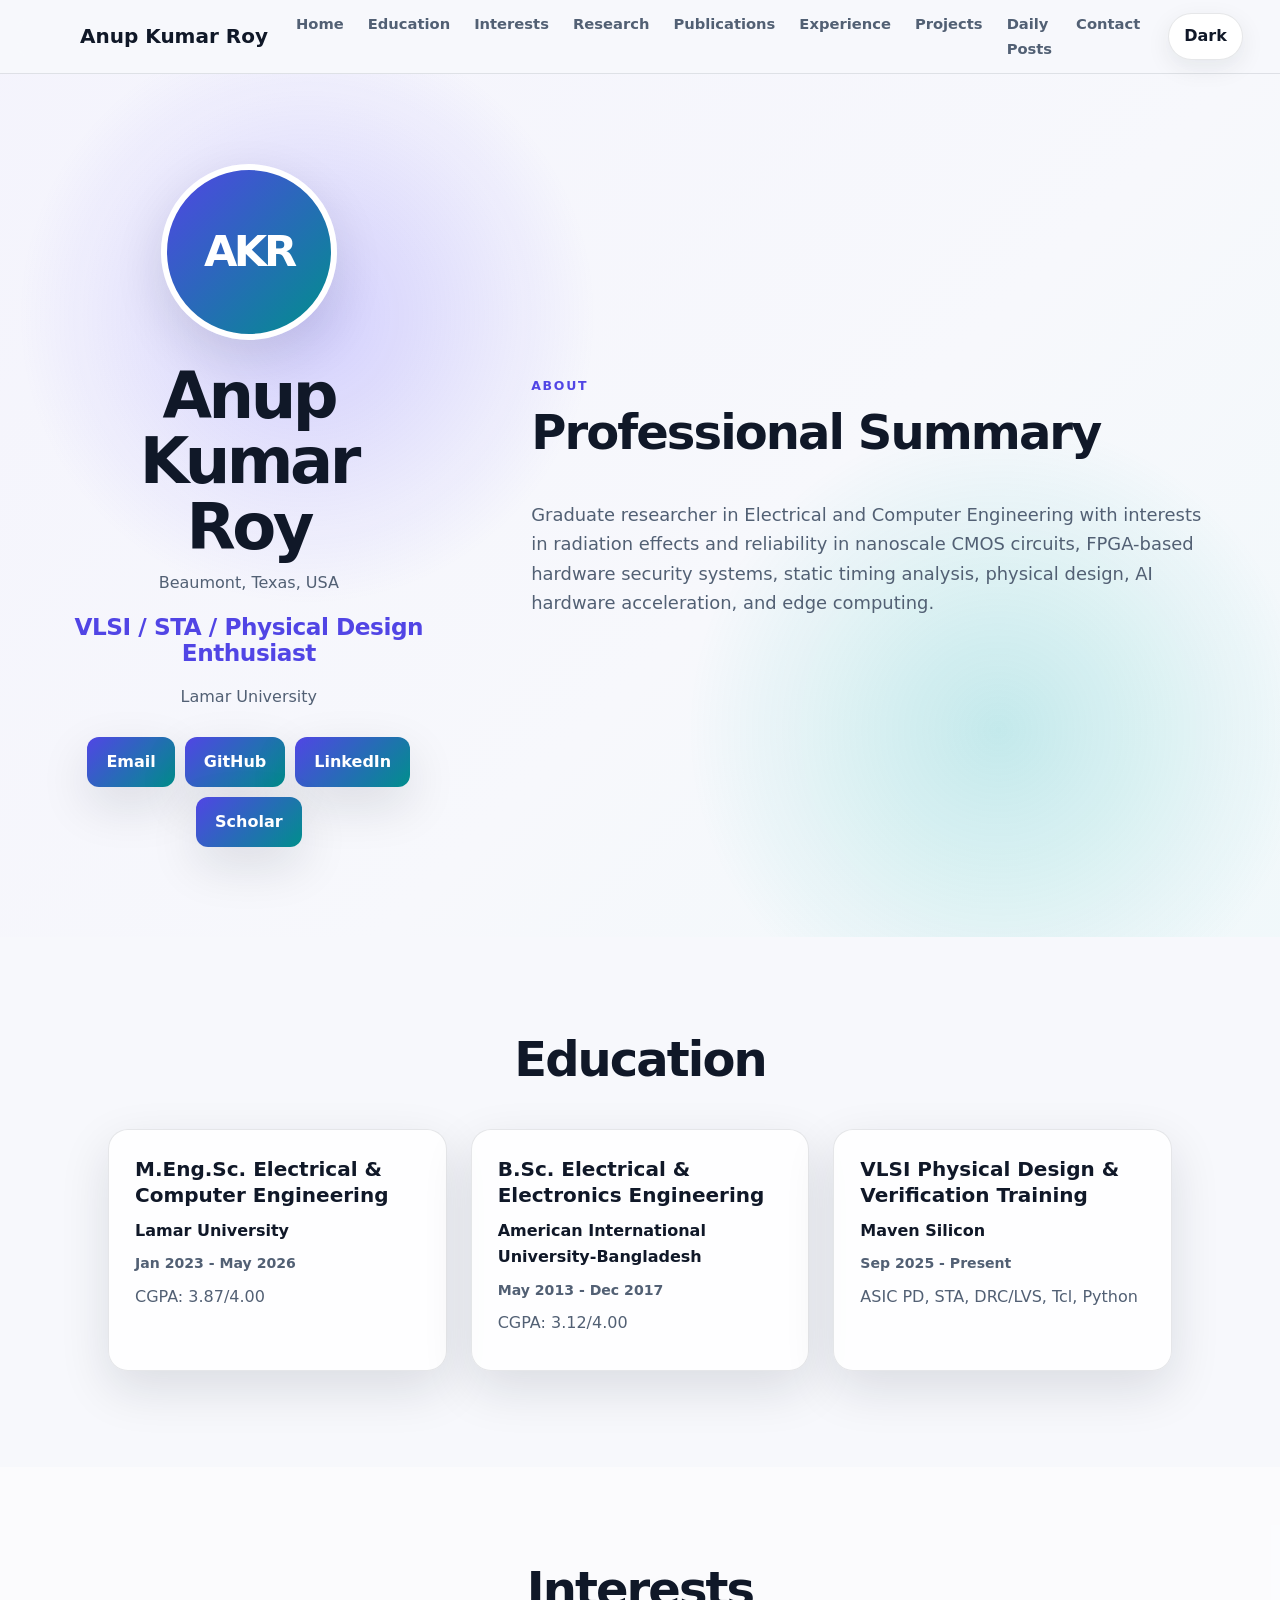
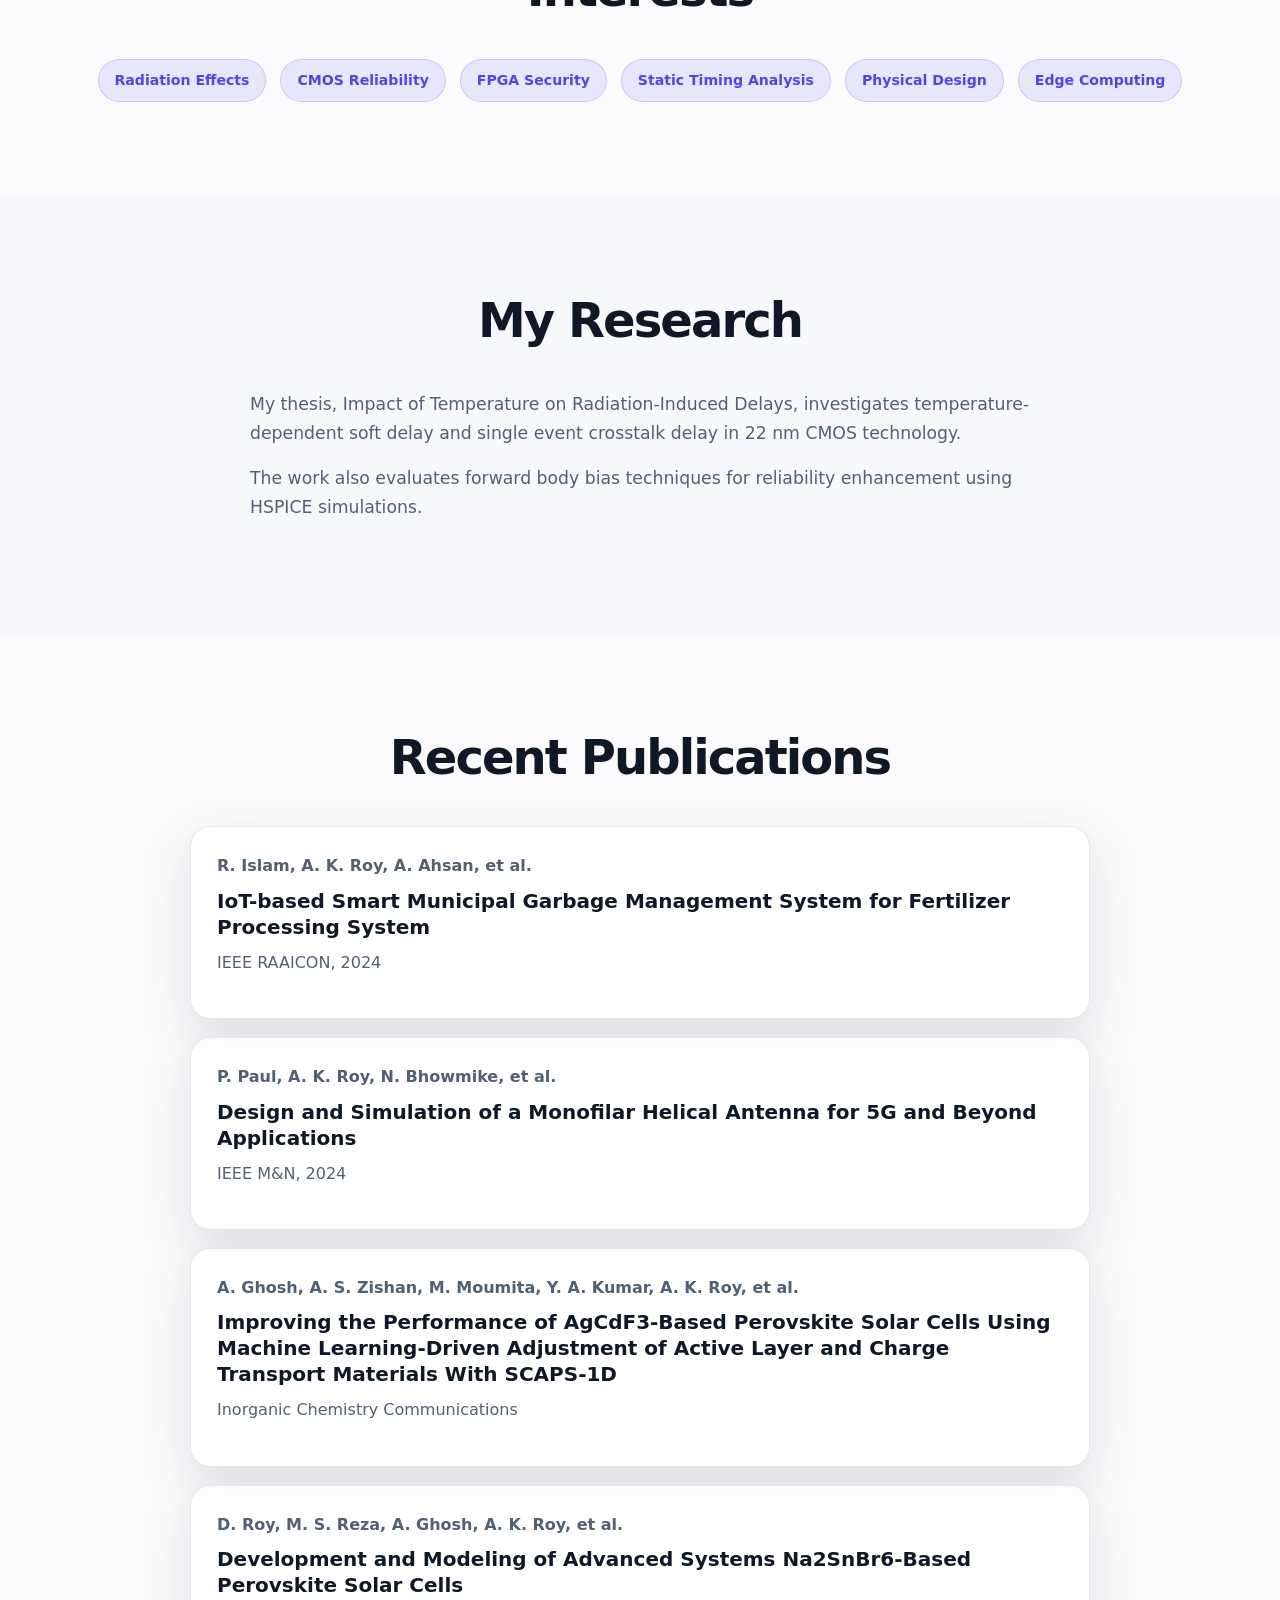
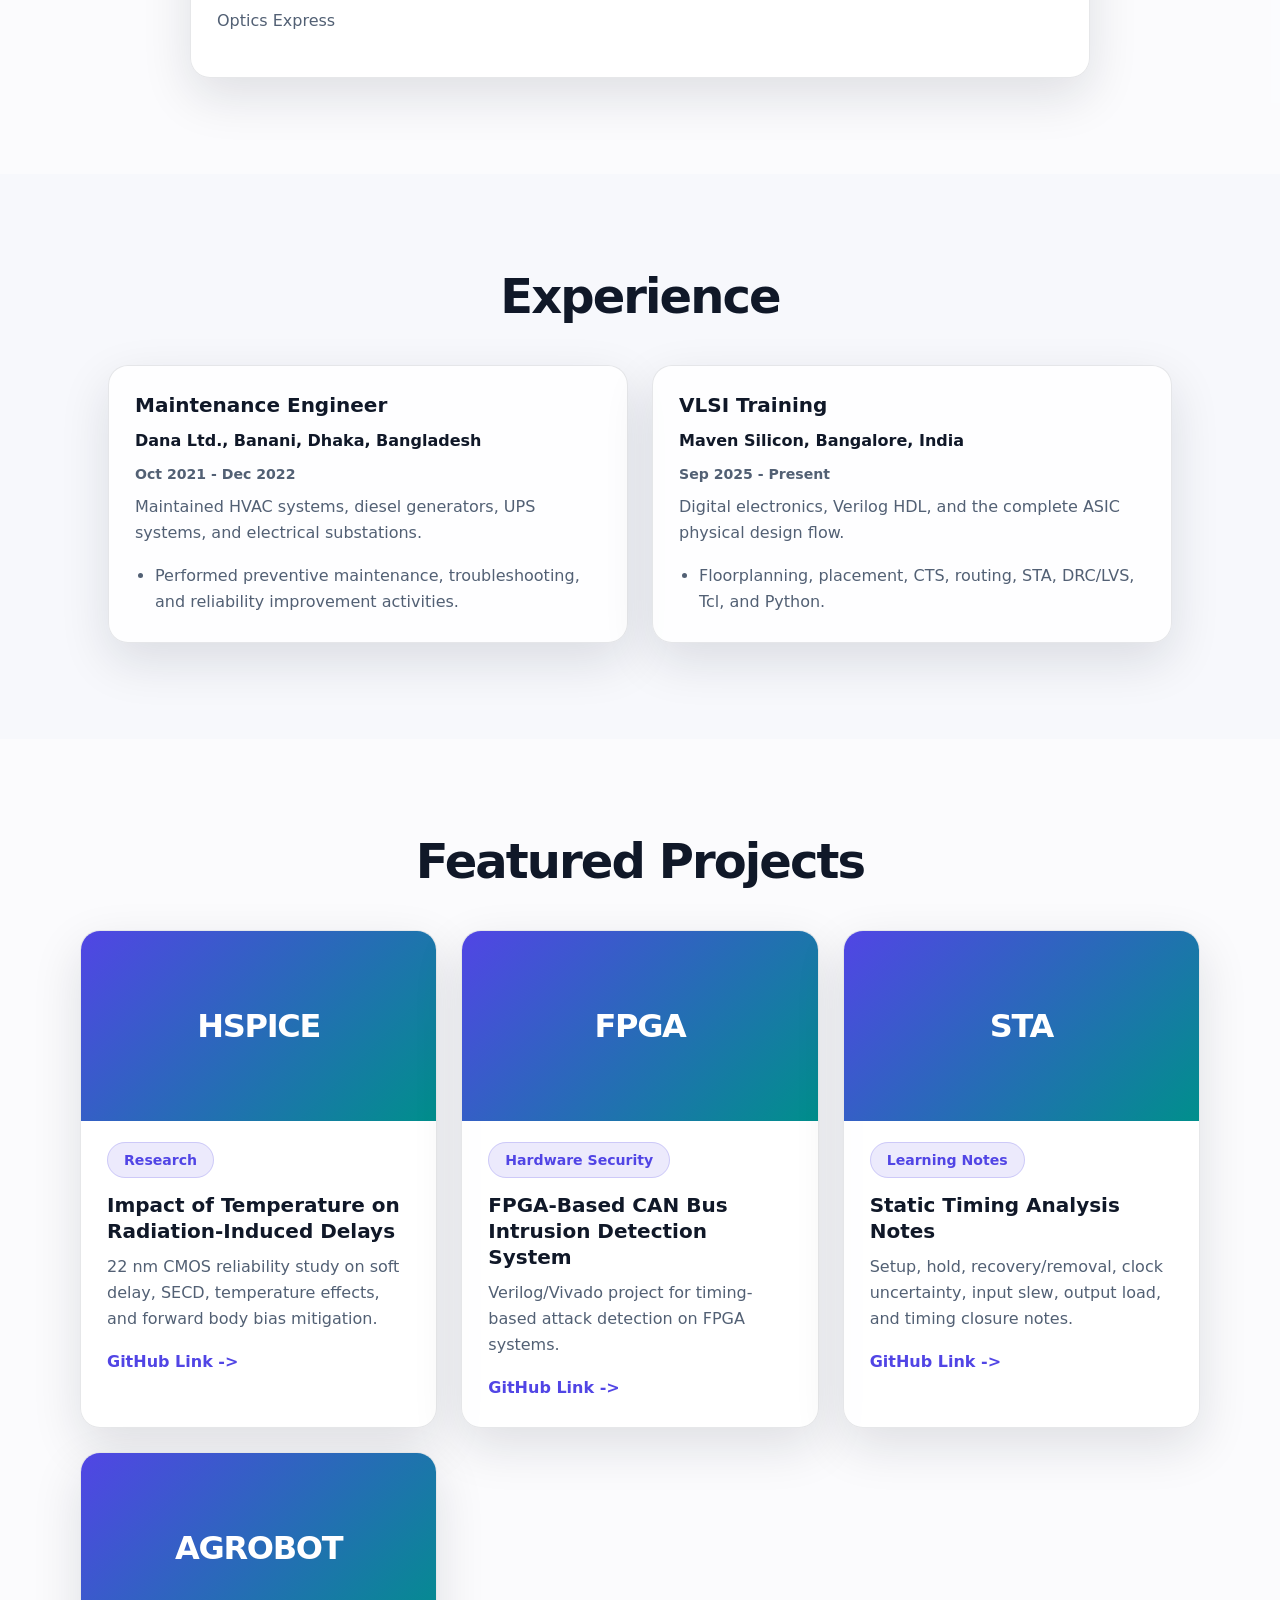
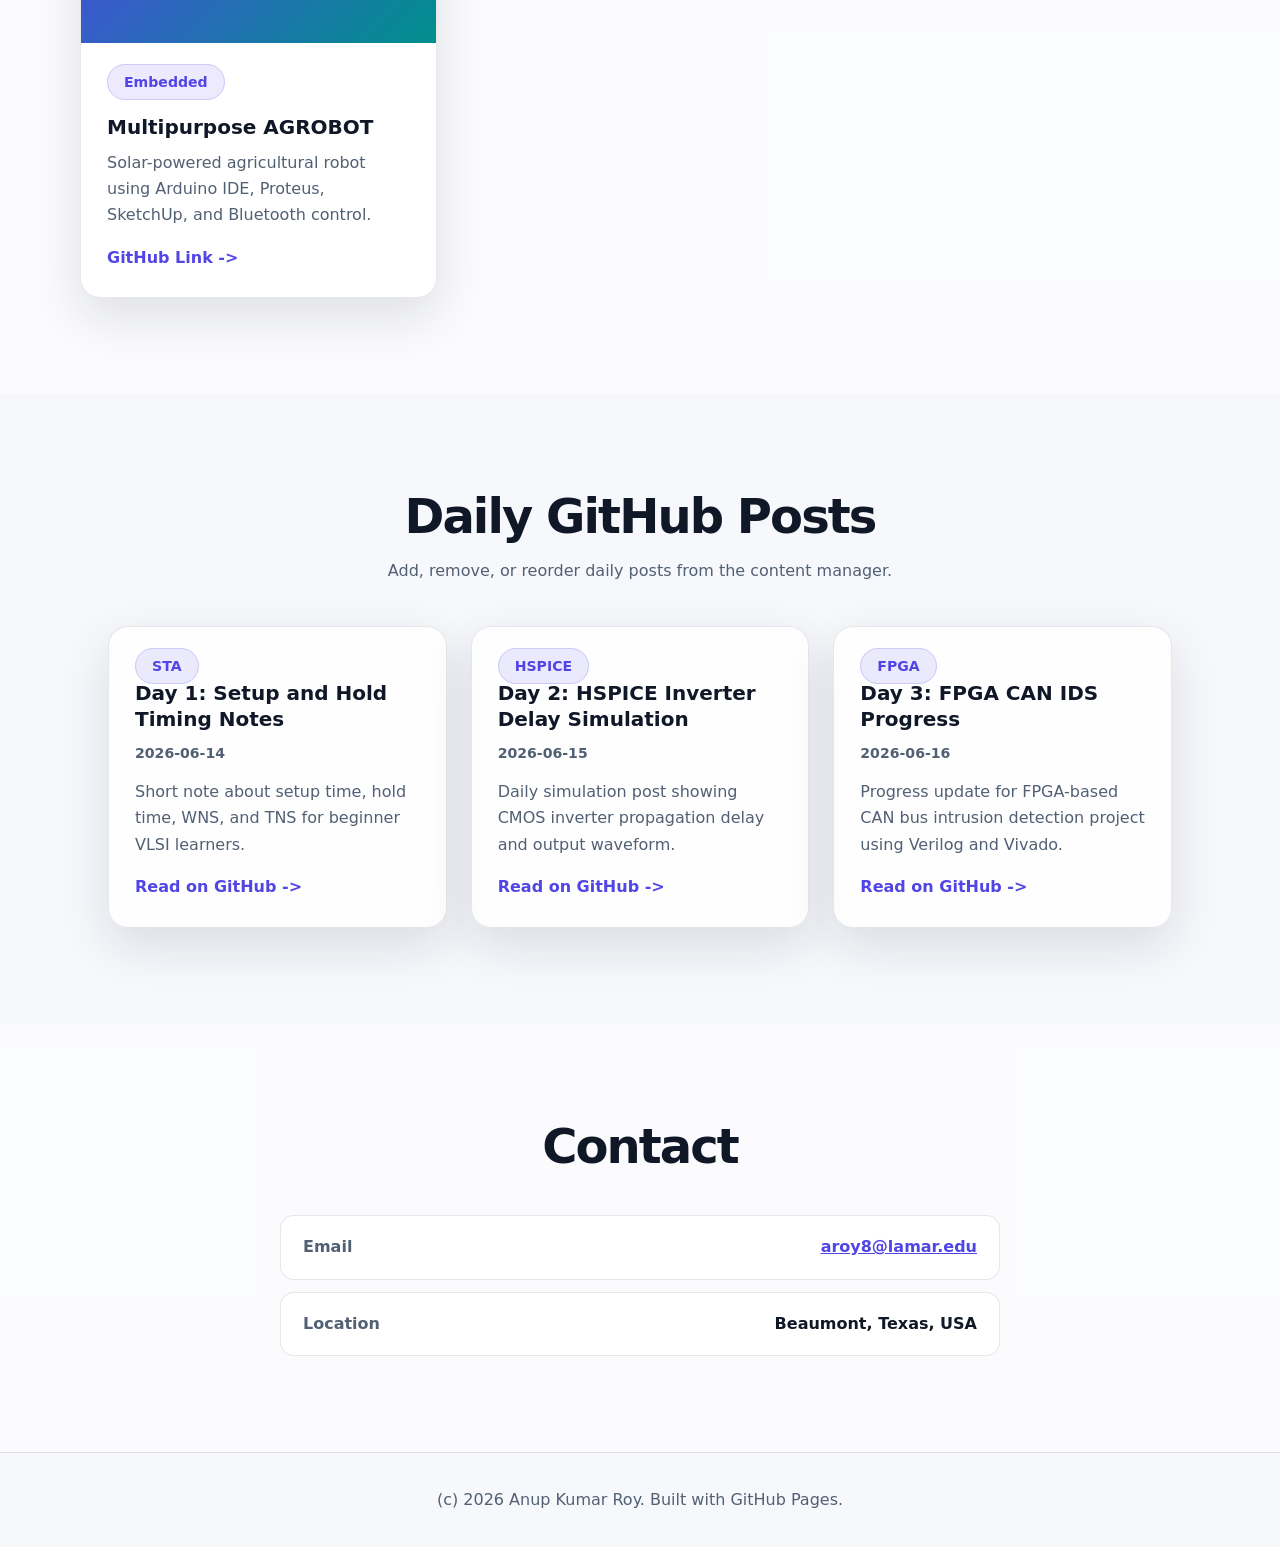
==== commit 350b6586: "Add files via upload" ====
--- a/index.html
+++ b/index.html
@@ -1,176 +1,26 @@
 <!DOCTYPE html>
 <html lang="en">
 <head>
-  <meta charset="UTF-8" />
-  <meta name="viewport" content="width=device-width, initial-scale=1.0" />
-  <title>Anup Kumar Roy | VLSI Portfolio</title>
-  <link rel="stylesheet" href="style.css" />
+  <meta charset="UTF-8">
+  <meta name="viewport" content="width=device-width, initial-scale=1.0">
+  <meta name="description" content="Anup Kumar Roy's engineering and research portfolio">
+  <title>Portfolio</title>
+  <link rel="stylesheet" href="style.css">
 </head>
 <body>
   <header class="topbar">
-    <a class="brand" href="#home">Anup Kumar Roy</a>
-    <nav>
-      <a href="#bio">Bio</a>
-      <a href="#papers">Papers</a>
-      <a href="#experience">Experience</a>
-      <a href="#projects">Projects</a>
-      <a href="#posts">Daily Posts</a>
-      <a href="#contact">Contact</a>
-    </nav>
-    <button id="themeToggle" class="theme-btn">🌙</button>
+    <a id="brand" class="brand" href="#home">Portfolio</a>
+    <button id="menuToggle" class="menu-btn" type="button" aria-expanded="false" aria-controls="siteNav">Menu</button>
+    <nav id="siteNav" aria-label="Main navigation"></nav>
+    <button id="themeToggle" class="theme-btn" type="button" aria-label="Switch color theme">Dark</button>
   </header>
 
-  <main id="home" class="hero">
-    <section class="profile-card">
-      <div class="avatar">AKR</div>
-      <h1>Anup Kumar Roy</h1>
-      <p class="pronoun">Beaumont, Texas, USA</p>
-      <h2>VLSI / STA / Physical Design Enthusiast</h2>
-      <p>Lamar University</p>
-      <div class="socials">
-        <a href="mailto:aroy8@lamar.edu">Email</a>
-        <a href="https://github.com/YOUR-GITHUB-USERNAME" target="_blank">GitHub</a>
-        <a href="https://www.linkedin.com/in/YOUR-LINKEDIN" target="_blank">LinkedIn</a>
-        <a href="YOUR-GOOGLE-SCHOLAR-LINK" target="_blank">Scholar</a>
-      </div>
-    </section>
-
-    <section class="summary" id="bio">
-      <h2>Professional Summary</h2>
-      <p>
-        Graduate researcher in Electrical and Computer Engineering with interests in radiation effects and reliability in nanoscale CMOS circuits, FPGA-based hardware security systems, static timing analysis, physical design, AI hardware acceleration, and edge computing.
-      </p>
-      <a class="btn" href="assets/Anup_Kumar_Roy_Resume.pdf" target="_blank">Download Resume</a>
-
-      <h2 class="section-mini">Education</h2>
-      <div class="cards three">
-        <article class="mini-card">
-          <h3>M.Eng.Sc. Electrical & Computer Engineering</h3>
-          <p>Jan 2023 – May 2026</p>
-          <p>Lamar University</p>
-          <p>CGPA: 3.87/4.00</p>
-        </article>
-        <article class="mini-card">
-          <h3>B.Sc. Electrical & Electronics Engineering</h3>
-          <p>May 2013 – Dec 2017</p>
-          <p>American International University-Bangladesh</p>
-          <p>CGPA: 3.12/4.00</p>
-        </article>
-        <article class="mini-card">
-          <h3>VLSI Physical Design & Verification Training</h3>
-          <p>Sep 2025 – Present</p>
-          <p>Maven Silicon</p>
-          <p>ASIC PD, STA, DRC/LVS, Tcl, Python</p>
-        </article>
-      </div>
-    </section>
+  <main id="siteContent">
+    <div class="loading-state">Loading portfolio...</div>
   </main>
 
-  <section class="interests">
-    <h2>Interests</h2>
-    <div class="chips">
-      <span>Radiation Effects</span>
-      <span>CMOS Reliability</span>
-      <span>FPGA Security</span>
-      <span>Static Timing Analysis</span>
-      <span>Physical Design</span>
-      <span>Edge Computing</span>
-    </div>
-  </section>
+  <footer id="siteFooter"></footer>
 
-  <section class="content-section">
-    <h2>My Research</h2>
-    <p>
-      My thesis, <b>Impact of Temperature on Radiation-Induced Delays</b>, investigates temperature-dependent soft delay and single event crosstalk delay in 22 nm CMOS technology. The work also evaluates forward body bias techniques for reliability enhancement using HSPICE simulations.
-    </p>
-  </section>
-
-  <section id="papers" class="content-section wide">
-    <h2>Recent Publications</h2>
-    <div class="paper-list">
-      <p><b>R. Islam, A. K. Roy, A. Ahsan, et al.</b> “IoT-based Smart Municipal Garbage Management System for Fertilizer Processing System,” IEEE RAAICON, 2024.</p>
-      <p><b>P. Paul, A. K. Roy, N. Bhowmike, et al.</b> “Design and Simulation of a Monofilar Helical Antenna for 5G and Beyond Applications,” IEEE M&N, 2024.</p>
-      <p><b>A. Ghosh, A. S. Zishan, M. Moumita, Y. A. Kumar, A. K. Roy, et al.</b> “Improving the Performance of AgCdF3-Based Perovskite Solar Cells Using Machine Learning-Driven Adjustment of Active Layer and Charge Transport Materials With SCAPS-1D,” Inorganic Chemistry Communications.</p>
-      <p><b>D. Roy, M. S. Reza, A. Ghosh, A. K. Roy, et al.</b> “Development and Modeling of Advanced Systems Na2SnBr6-Based Perovskite Solar Cells,” Optics Express.</p>
-    </div>
-  </section>
-
-  <section id="experience" class="content-section wide">
-    <h2>Experience</h2>
-    <div class="cards two">
-      <article class="mini-card">
-        <h3>Maintenance Engineer</h3>
-        <p>Dana Ltd., Banani, Dhaka, Bangladesh</p>
-        <p>Oct 2021 – Dec 2022</p>
-        <p>Maintained HVAC systems, diesel generators, UPS systems, and electrical substations. Performed preventive maintenance, troubleshooting, and reliability improvement activities.</p>
-      </article>
-      <article class="mini-card">
-        <h3>VLSI Training</h3>
-        <p>Maven Silicon, Bangalore, India</p>
-        <p>Sep 2025 – Present</p>
-        <p>Digital electronics, Verilog HDL, ASIC physical design, floorplanning, placement, CTS, routing, STA, DRC/LVS, Tcl, and Python.</p>
-      </article>
-    </div>
-  </section>
-
-  <section id="projects" class="content-section wide">
-    <h2>Featured Projects</h2>
-    <div class="project-grid">
-      <article class="project-card">
-        <div class="project-img">HSPICE</div>
-        <div class="project-body">
-          <span class="tag">Research</span>
-          <h3>Impact of Temperature on Radiation-Induced Delays</h3>
-          <p>22 nm CMOS reliability study on soft delay, SECD, temperature effects, and forward body bias mitigation.</p>
-          <a href="https://github.com/YOUR-GITHUB-USERNAME/temperature-radiation-delay-cmos" target="_blank">GitHub Link →</a>
-        </div>
-      </article>
-      <article class="project-card">
-        <div class="project-img">FPGA</div>
-        <div class="project-body">
-          <span class="tag">Hardware Security</span>
-          <h3>FPGA-Based CAN Bus Intrusion Detection System</h3>
-          <p>Verilog/Vivado project for timing-based attack detection on FPGA systems.</p>
-          <a href="https://github.com/YOUR-GITHUB-USERNAME/fpga-security-projects" target="_blank">GitHub Link →</a>
-        </div>
-      </article>
-      <article class="project-card">
-        <div class="project-img">STA</div>
-        <div class="project-body">
-          <span class="tag">Learning Notes</span>
-          <h3>Static Timing Analysis Notes</h3>
-          <p>Setup, hold, recovery/removal, clock uncertainty, input slew, output load, and timing closure notes.</p>
-          <a href="https://github.com/YOUR-GITHUB-USERNAME/static-timing-analysis-notes" target="_blank">GitHub Link →</a>
-        </div>
-      </article>
-      <article class="project-card">
-        <div class="project-img">AGROBOT</div>
-        <div class="project-body">
-          <span class="tag">Embedded</span>
-          <h3>Multipurpose AGROBOT</h3>
-          <p>Solar-powered agricultural robot using Arduino IDE, Proteus, SketchUp, and Bluetooth control.</p>
-          <a href="https://github.com/YOUR-GITHUB-USERNAME/agrobot" target="_blank">GitHub Link →</a>
-        </div>
-      </article>
-    </div>
-  </section>
-
-  <section id="posts" class="content-section wide">
-    <h2>Daily GitHub Posts</h2>
-    <p class="center-text">Update <code>posts.json</code> every day. Each post can link to your GitHub repository, LinkedIn post, or notes.</p>
-    <div id="postContainer" class="post-grid"></div>
-  </section>
-
-  <section id="contact" class="content-section contact">
-    <h2>Contact</h2>
-    <p>Email: <a href="mailto:aroy8@lamar.edu">aroy8@lamar.edu</a></p>
-    <p>Location: Beaumont, Texas, USA</p>
-  </section>
-
-  <footer>
-    <p>© 2026 Anup Kumar Roy. Built with GitHub Pages.</p>
-  </footer>
-
-  <script src="script.js"></script>
+  <script src="script.js" defer></script>
 </body>
 </html>
--- a/style.css
+++ b/style.css
@@ -1,134 +1,494 @@
 :root {
-  --bg: #fbf8fb;
-  --text: #111827;
-  --muted: #536173;
-  --card: rgba(255,255,255,0.76);
-  --accent: #5547ff;
-  --accent2: #00a9a7;
-  --line: rgba(17,24,39,0.10);
-  --shadow: 0 12px 35px rgba(17,24,39,0.12);
-}
+  --bg: #f7f8fc;
+  --surface: rgba(255, 255, 255, 0.82);
+  --surface-solid: #ffffff;
+  --text: #101828;
+  --muted: #526074;
+  --accent: #5145e5;
+  --accent-2: #008f8c;
+  --line: rgba(16, 24, 40, 0.1);
+  --shadow: 0 18px 50px rgba(16, 24, 40, 0.12);
+  --radius: 20px;
+  --page: 1120px;
+}
+
 body.dark {
-  --bg: #0f1220;
+  --bg: #0d1120;
+  --surface: rgba(23, 28, 46, 0.88);
+  --surface-solid: #171c2e;
   --text: #f5f7fb;
-  --muted: #c8ced8;
-  --card: rgba(24,28,45,0.88);
-  --line: rgba(255,255,255,0.12);
-}
-* { box-sizing: border-box; }
-html { scroll-behavior: smooth; }
+  --muted: #c2cad7;
+  --line: rgba(255, 255, 255, 0.12);
+  --shadow: 0 18px 50px rgba(0, 0, 0, 0.28);
+}
+
+* {
+  box-sizing: border-box;
+}
+
+html {
+  scroll-behavior: smooth;
+  scroll-padding-top: 86px;
+}
+
 body {
   margin: 0;
-  font-family: Georgia, 'Times New Roman', serif;
   color: var(--text);
   background: var(--bg);
-}
+  font-family: Inter, ui-sans-serif, system-ui, -apple-system, BlinkMacSystemFont, "Segoe UI", sans-serif;
+  line-height: 1.65;
+  transition: color 180ms ease, background 180ms ease;
+}
+
+a {
+  color: inherit;
+}
+
 .topbar {
-  height: 74px;
+  min-height: 74px;
   position: sticky;
   top: 0;
   z-index: 20;
+  display: grid;
+  grid-template-columns: auto 1fr auto;
+  align-items: center;
+  gap: 28px;
+  padding: 12px max(24px, calc((100vw - var(--page)) / 2));
+  background: color-mix(in srgb, var(--bg) 86%, transparent);
+  backdrop-filter: blur(14px);
+  border-bottom: 1px solid var(--line);
+}
+
+.brand {
+  font-size: 1.25rem;
+  font-weight: 850;
+  text-decoration: none;
+  white-space: nowrap;
+}
+
+nav {
   display: flex;
-  align-items: center;
-  justify-content: space-between;
-  padding: 0 42px;
-  background: rgba(245, 247, 255, 0.88);
-  backdrop-filter: blur(10px);
-  border-bottom: 1px solid var(--line);
-}
-.brand { font-size: 24px; font-weight: 800; color: var(--text); text-decoration: none; }
-nav { display: flex; gap: 34px; }
-nav a { color: var(--text); text-decoration: none; font-weight: 700; font-size: 17px; }
-.theme-btn { border: 0; border-radius: 999px; padding: 10px 14px; background: #fff; cursor: pointer; box-shadow: var(--shadow); }
+  justify-content: center;
+  gap: 24px;
+}
+
+nav a {
+  color: var(--muted);
+  font-size: 0.92rem;
+  font-weight: 750;
+  text-decoration: none;
+}
+
+nav a:hover,
+nav a:focus-visible {
+  color: var(--accent);
+}
+
+.theme-btn,
+.menu-btn {
+  border: 1px solid var(--line);
+  border-radius: 999px;
+  padding: 9px 15px;
+  color: var(--text);
+  background: var(--surface-solid);
+  cursor: pointer;
+  font: inherit;
+  font-weight: 750;
+  box-shadow: 0 8px 24px rgba(16, 24, 40, 0.08);
+}
+
+.menu-btn {
+  display: none;
+}
+
 .hero {
-  min-height: 730px;
-  display: grid;
-  grid-template-columns: 360px minmax(420px, 820px);
-  gap: 110px;
+  min-height: calc(100vh - 74px);
+  display: grid;
+  grid-template-columns: minmax(280px, 360px) minmax(420px, 680px);
+  gap: clamp(48px, 8vw, 110px);
   justify-content: center;
   align-items: center;
-  padding: 90px 30px;
+  padding: 90px 28px;
   background:
-    radial-gradient(circle at 30% 30%, rgba(96, 81, 255, 0.25), transparent 24%),
-    radial-gradient(circle at 75% 80%, rgba(0, 194, 190, 0.25), transparent 26%),
-    linear-gradient(135deg, #f3edff 0%, #ffffff 55%, #e6fbf9 100%);
-}
-.profile-card { text-align: center; }
+    radial-gradient(circle at 24% 28%, rgba(96, 81, 255, 0.24), transparent 25%),
+    radial-gradient(circle at 78% 76%, rgba(0, 175, 170, 0.2), transparent 26%),
+    linear-gradient(135deg, color-mix(in srgb, var(--bg) 82%, #e8e1ff), var(--bg) 58%, color-mix(in srgb, var(--bg) 82%, #d5faf4));
+}
+
+.profile-card {
+  text-align: center;
+}
+
 .avatar {
-  width: 180px;
-  height: 180px;
+  width: 176px;
+  height: 176px;
   border-radius: 50%;
-  margin: 0 auto 25px;
+  margin: 0 auto 24px;
   display: grid;
   place-items: center;
-  font-size: 45px;
+  color: #fff;
+  background: linear-gradient(135deg, var(--accent), var(--accent-2));
+  border: 6px solid var(--surface-solid);
+  box-shadow: var(--shadow);
+  font-size: 2.7rem;
   font-weight: 900;
+  letter-spacing: -0.08em;
+}
+
+h1,
+h2,
+h3,
+p {
+  margin-top: 0;
+}
+
+h1 {
+  margin-bottom: 10px;
+  font-size: clamp(2.6rem, 5vw, 4.2rem);
+  line-height: 1.02;
+  letter-spacing: -0.055em;
+}
+
+h2 {
+  font-size: clamp(2rem, 4vw, 3rem);
+  line-height: 1.12;
+  letter-spacing: -0.04em;
+}
+
+h3 {
+  line-height: 1.3;
+}
+
+.profile-card h2 {
+  margin: 18px 0;
+  color: var(--accent);
+  font-size: 1.45rem;
+  letter-spacing: -0.02em;
+}
+
+.profile-card p,
+.summary p,
+.section-heading p,
+.text-content p,
+.mini-card p,
+.project-card p,
+.post-card p,
+.publication-card p {
+  color: var(--muted);
+}
+
+.summary {
+  max-width: 680px;
+}
+
+.summary p {
+  font-size: 1.12rem;
+}
+
+.eyebrow {
+  margin-bottom: 10px;
+  color: var(--accent) !important;
+  font-size: 0.78rem !important;
+  font-weight: 850;
+  letter-spacing: 0.14em;
+  text-transform: uppercase;
+}
+
+.socials {
+  display: flex;
+  flex-wrap: wrap;
+  justify-content: center;
+  gap: 10px;
+  margin-top: 26px;
+}
+
+.socials a,
+.btn {
+  display: inline-block;
+  border-radius: 12px;
+  padding: 12px 19px;
   color: #fff;
-  background: linear-gradient(135deg, var(--accent), var(--accent2));
-  border: 6px solid #fff;
+  background: linear-gradient(135deg, var(--accent), var(--accent-2));
   box-shadow: var(--shadow);
-}
-h1 { font-size: 54px; line-height: 1.06; margin: 0 0 12px; }
-.profile-card h2 { font-size: 27px; color: var(--accent); margin: 18px 0; }
-.pronoun, .profile-card p, .summary p, .content-section p { color: var(--muted); font-size: 18px; line-height: 1.65; }
-.socials { display: flex; flex-wrap: wrap; justify-content: center; gap: 12px; margin-top: 26px; }
-.socials a, .btn {
-  display: inline-block;
+  font-weight: 800;
   text-decoration: none;
+}
+
+.btn {
+  margin-top: 8px;
+}
+
+.content-section {
+  max-width: var(--page);
+  margin: 0 auto;
+  padding: 96px 28px;
+}
+
+.content-section:nth-child(odd) {
+  max-width: none;
+  padding-left: max(28px, calc((100vw - var(--page)) / 2));
+  padding-right: max(28px, calc((100vw - var(--page)) / 2));
+  background: color-mix(in srgb, var(--surface-solid) 52%, transparent);
+}
+
+.section-heading {
+  max-width: 720px;
+  margin: 0 auto 42px;
+  text-align: center;
+}
+
+.section-heading h2 {
+  margin-bottom: 14px;
+}
+
+.text-content {
+  max-width: 780px;
+  margin: 0 auto;
+  font-size: 1.08rem;
+}
+
+.chips {
+  display: flex;
+  flex-wrap: wrap;
+  justify-content: center;
+  gap: 14px;
+}
+
+.chips span,
+.tag {
+  border: 1px solid color-mix(in srgb, var(--accent) 20%, transparent);
+  border-radius: 999px;
+  padding: 9px 16px;
+  color: var(--accent);
+  background: color-mix(in srgb, var(--accent) 11%, transparent);
+  font-size: 0.88rem;
+  font-weight: 800;
+}
+
+.cards,
+.project-grid,
+.post-grid {
+  display: grid;
+  grid-template-columns: repeat(auto-fit, minmax(min(100%, 290px), 1fr));
+  gap: 24px;
+}
+
+.mini-card,
+.project-card,
+.post-card,
+.publication-card {
+  border: 1px solid var(--line);
+  border-radius: var(--radius);
+  background: var(--surface);
+  box-shadow: var(--shadow);
+}
+
+.mini-card,
+.post-card,
+.publication-card {
+  padding: 26px;
+}
+
+.mini-card h3,
+.post-card h3,
+.project-card h3,
+.publication-card h3 {
+  margin-bottom: 10px;
+  font-size: 1.25rem;
+}
+
+.mini-card p {
+  margin-bottom: 8px;
+}
+
+.card-subtitle {
+  color: var(--text) !important;
+  font-weight: 750;
+}
+
+.card-period,
+.post-date {
+  font-size: 0.88rem;
+  font-weight: 700;
+}
+
+.mini-card ul {
+  margin-bottom: 0;
+  padding-left: 20px;
+  color: var(--muted);
+}
+
+.paper-list {
+  display: grid;
+  gap: 18px;
+  max-width: 900px;
+  margin: 0 auto;
+}
+
+.publication-card h3 a {
+  text-decoration: none;
+}
+
+.publication-card h3 a:hover {
+  color: var(--accent);
+}
+
+.publication-authors {
+  margin-bottom: 8px;
+  font-weight: 750;
+}
+
+.project-card {
+  overflow: hidden;
+}
+
+.project-img {
+  min-height: 190px;
+  display: grid;
+  place-items: center;
+  padding: 20px;
   color: #fff;
-  background: linear-gradient(135deg, var(--accent), var(--accent2));
-  padding: 13px 22px;
-  border-radius: 12px;
-  font-weight: 800;
-  box-shadow: var(--shadow);
-}
-.summary h2, .content-section h2, .interests h2 { font-size: 34px; }
-.section-mini { margin-top: 55px; }
-.cards { display: grid; gap: 24px; }
-.three { grid-template-columns: repeat(3, 1fr); }
-.two { grid-template-columns: repeat(2, 1fr); }
-.mini-card, .project-card, .post-card {
-  background: var(--card);
+  background: linear-gradient(135deg, var(--accent), var(--accent-2));
+  font-size: 2rem;
+  font-weight: 900;
+  letter-spacing: -0.04em;
+}
+
+.project-body {
+  padding: 26px;
+}
+
+.project-body h3 {
+  margin-top: 18px;
+}
+
+.text-link {
+  color: var(--accent);
+  font-weight: 850;
+  text-decoration: none;
+}
+
+.contact-list {
+  max-width: 720px;
+  margin: 0 auto;
+  display: grid;
+  gap: 12px;
+}
+
+.contact-item {
+  display: flex;
+  justify-content: space-between;
+  gap: 20px;
+  padding: 18px 22px;
   border: 1px solid var(--line);
   border-radius: 14px;
-  padding: 24px;
-  box-shadow: var(--shadow);
-}
-.mini-card h3 { margin-top: 0; font-size: 22px; }
-.mini-card p { font-size: 15px; margin: 5px 0; }
-.interests {
-  min-height: 270px;
+  background: var(--surface);
+}
+
+.contact-item span {
+  color: var(--muted);
+  font-weight: 750;
+}
+
+.contact-item a {
+  color: var(--accent);
+  font-weight: 800;
+}
+
+.loading-state,
+.error-state {
+  min-height: 70vh;
+  display: grid;
+  place-content: center;
+  padding: 40px;
   text-align: center;
-  padding: 60px 20px;
-  background: linear-gradient(120deg, #fff 0%, #e4fbf8 100%);
-}
-.chips { display: flex; flex-wrap: wrap; justify-content: center; gap: 15px; margin-top: 30px; }
-.chips span, .tag {
-  color: var(--accent);
-  background: rgba(85,71,255,0.12);
-  border: 1px solid rgba(85,71,255,0.16);
-  padding: 10px 18px;
-  border-radius: 999px;
-  font-weight: 700;
-}
-.content-section { max-width: 720px; margin: 0 auto; padding: 90px 24px; }
-.content-section.wide { max-width: 980px; }
-.content-section h2 { text-align: center; margin-bottom: 40px; }
-.paper-list { max-width: 830px; margin: 0 auto; }
-.project-grid, .post-grid { display: grid; grid-template-columns: repeat(2, 1fr); gap: 34px; }
-.project-card { overflow: hidden; padding: 0; }
-.project-img { height: 230px; display: grid; place-items: center; font-size: 38px; font-weight: 900; color: #fff; background: linear-gradient(135deg, #5547ff, #00a9a7); }
-.project-body { padding: 28px; }
-.project-body a, .post-card a, .contact a { color: var(--accent); font-weight: 800; }
-.center-text { text-align: center; }
-.post-card h3 { margin-top: 12px; font-size: 24px; }
-.post-date { color: var(--muted); font-size: 14px; }
-.contact { text-align: center; }
-footer { text-align: center; padding: 30px; border-top: 1px solid var(--line); color: var(--muted); }
-@media (max-width: 950px) {
-  .topbar { padding: 0 18px; }
-  nav { gap: 14px; font-size: 14px; overflow-x: auto; }
-  .hero { grid-template-columns: 1fr; gap: 45px; text-align: center; }
-  .three, .two, .project-grid, .post-grid { grid-template-columns: 1fr; }
-  h1 { font-size: 42px; }
-}
+}
+
+footer {
+  padding: 34px 24px;
+  border-top: 1px solid var(--line);
+  color: var(--muted);
+  text-align: center;
+}
+
+@media (max-width: 1000px) {
+  .topbar {
+    grid-template-columns: 1fr auto auto;
+  }
+
+  .menu-btn {
+    display: inline-block;
+  }
+
+  nav {
+    position: absolute;
+    top: calc(100% + 1px);
+    left: 16px;
+    right: 16px;
+    display: none;
+    max-height: 70vh;
+    overflow-y: auto;
+    flex-direction: column;
+    align-items: stretch;
+    gap: 0;
+    padding: 12px;
+    border: 1px solid var(--line);
+    border-radius: 16px;
+    background: var(--surface-solid);
+    box-shadow: var(--shadow);
+  }
+
+  nav.open {
+    display: flex;
+  }
+
+  nav a {
+    padding: 11px 12px;
+  }
+
+  .hero {
+    grid-template-columns: 1fr;
+    gap: 58px;
+    text-align: center;
+  }
+
+  .summary {
+    margin: 0 auto;
+  }
+}
+
+@media (max-width: 600px) {
+  .topbar {
+    gap: 8px;
+    padding: 10px 14px;
+  }
+
+  .brand {
+    max-width: 42vw;
+    overflow: hidden;
+    text-overflow: ellipsis;
+  }
+
+  .theme-btn,
+  .menu-btn {
+    padding: 8px 12px;
+    font-size: 0.84rem;
+  }
+
+  .hero,
+  .content-section {
+    padding-top: 70px;
+    padding-bottom: 70px;
+  }
+
+  .contact-item {
+    flex-direction: column;
+    gap: 4px;
+  }
+}
+
+@media (prefers-reduced-motion: reduce) {
+  html {
+    scroll-behavior: auto;
+  }
+}
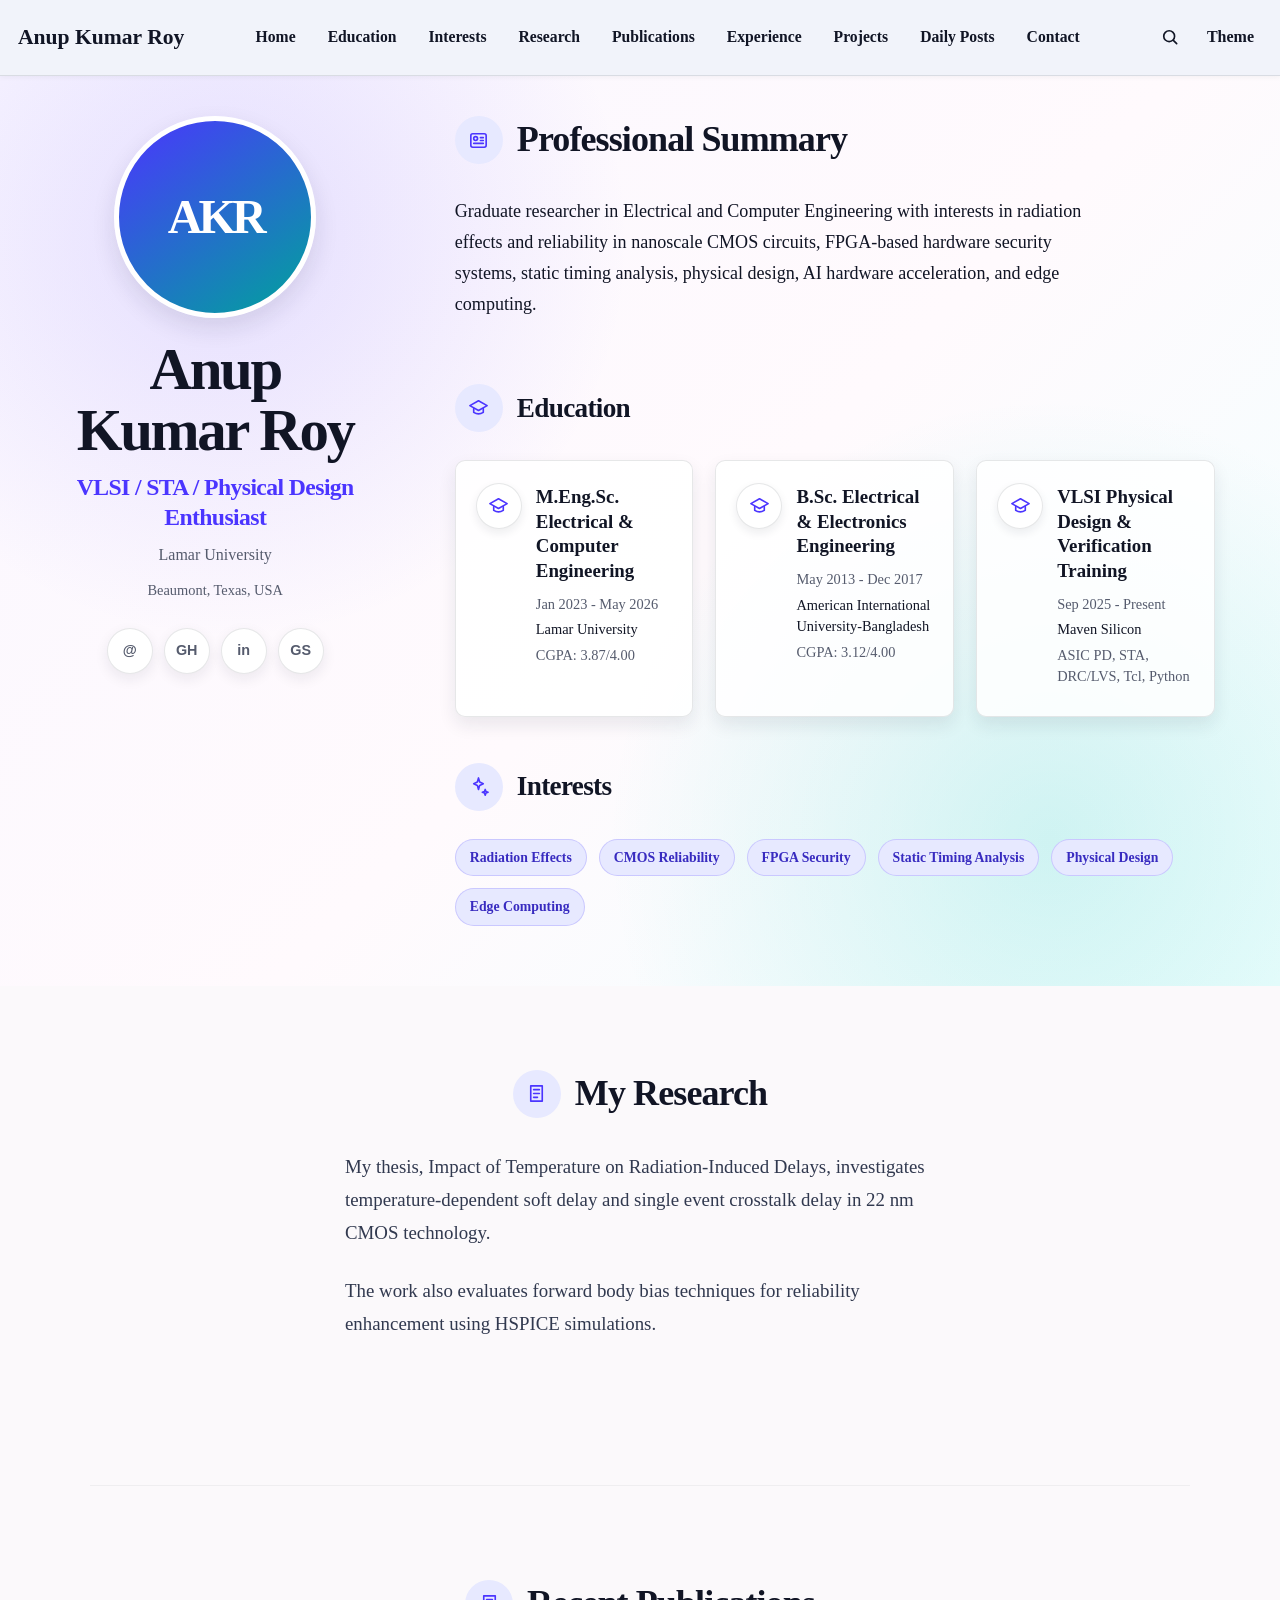
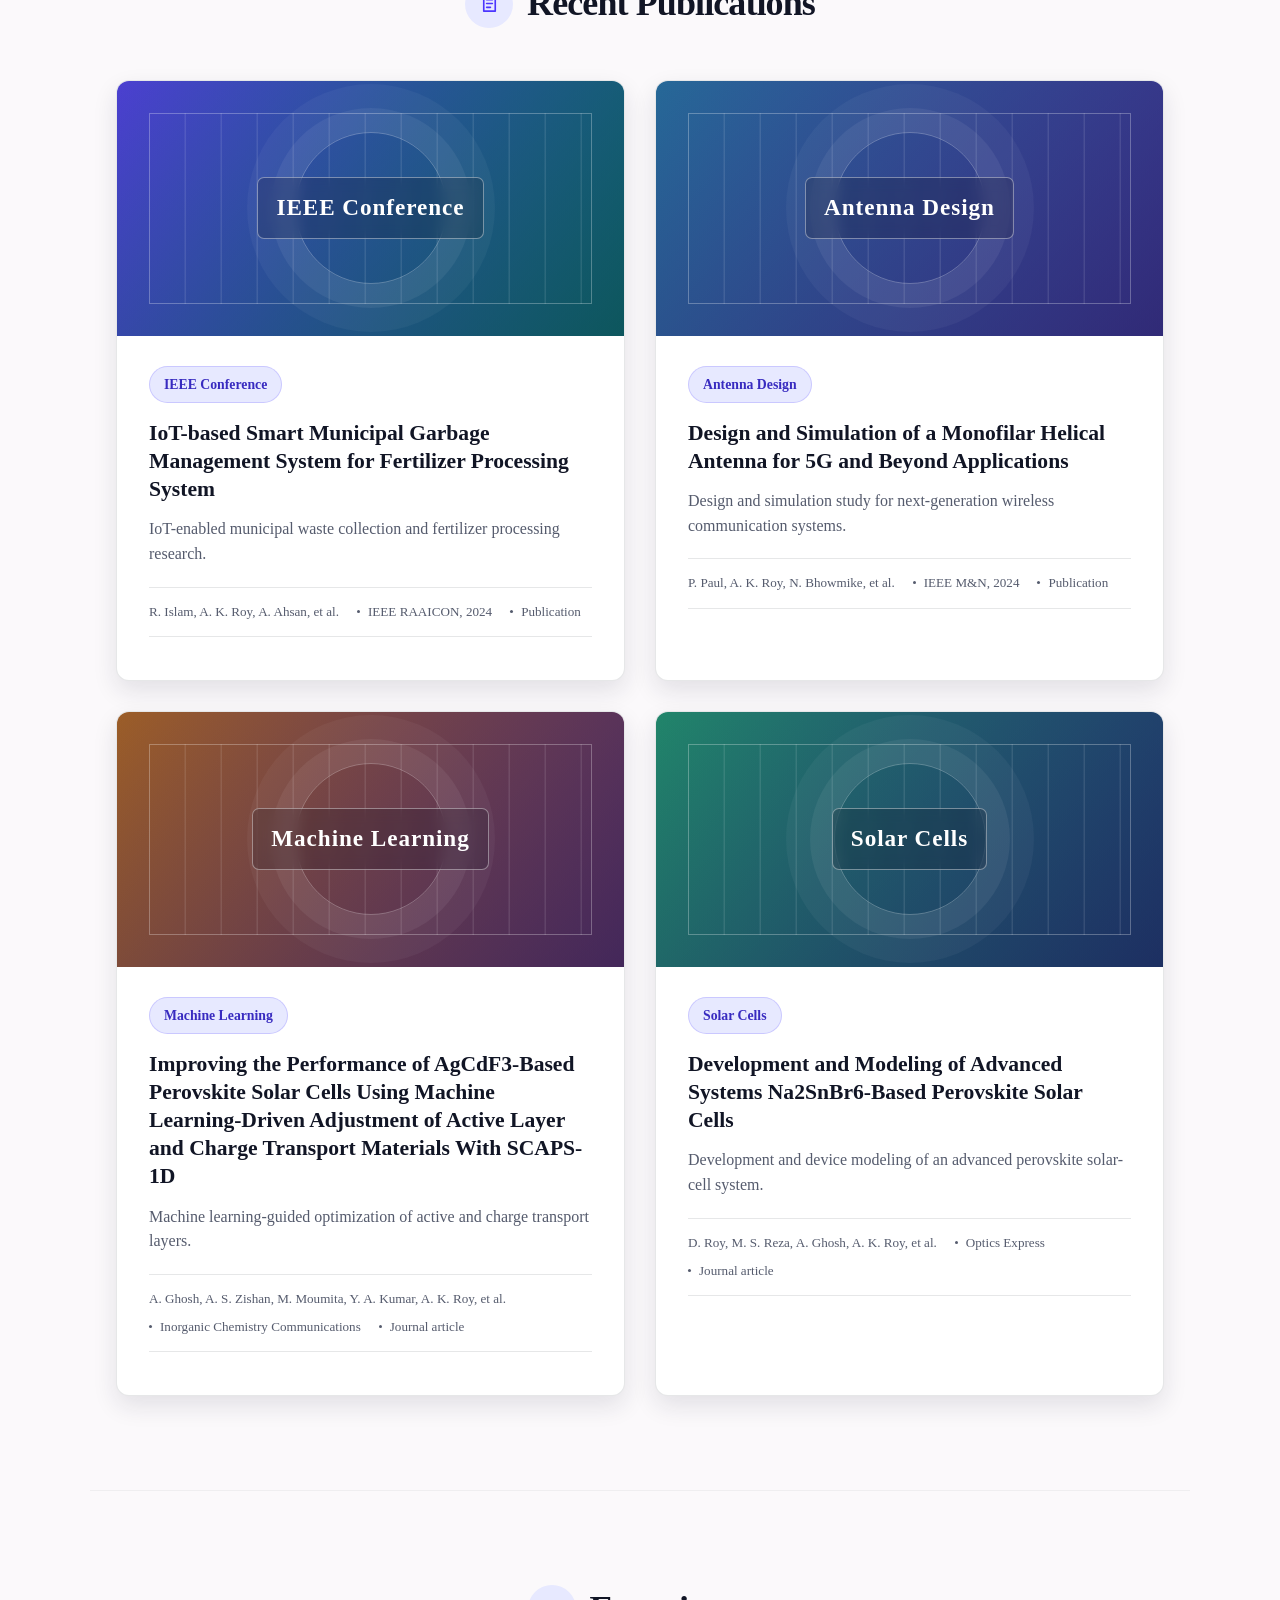
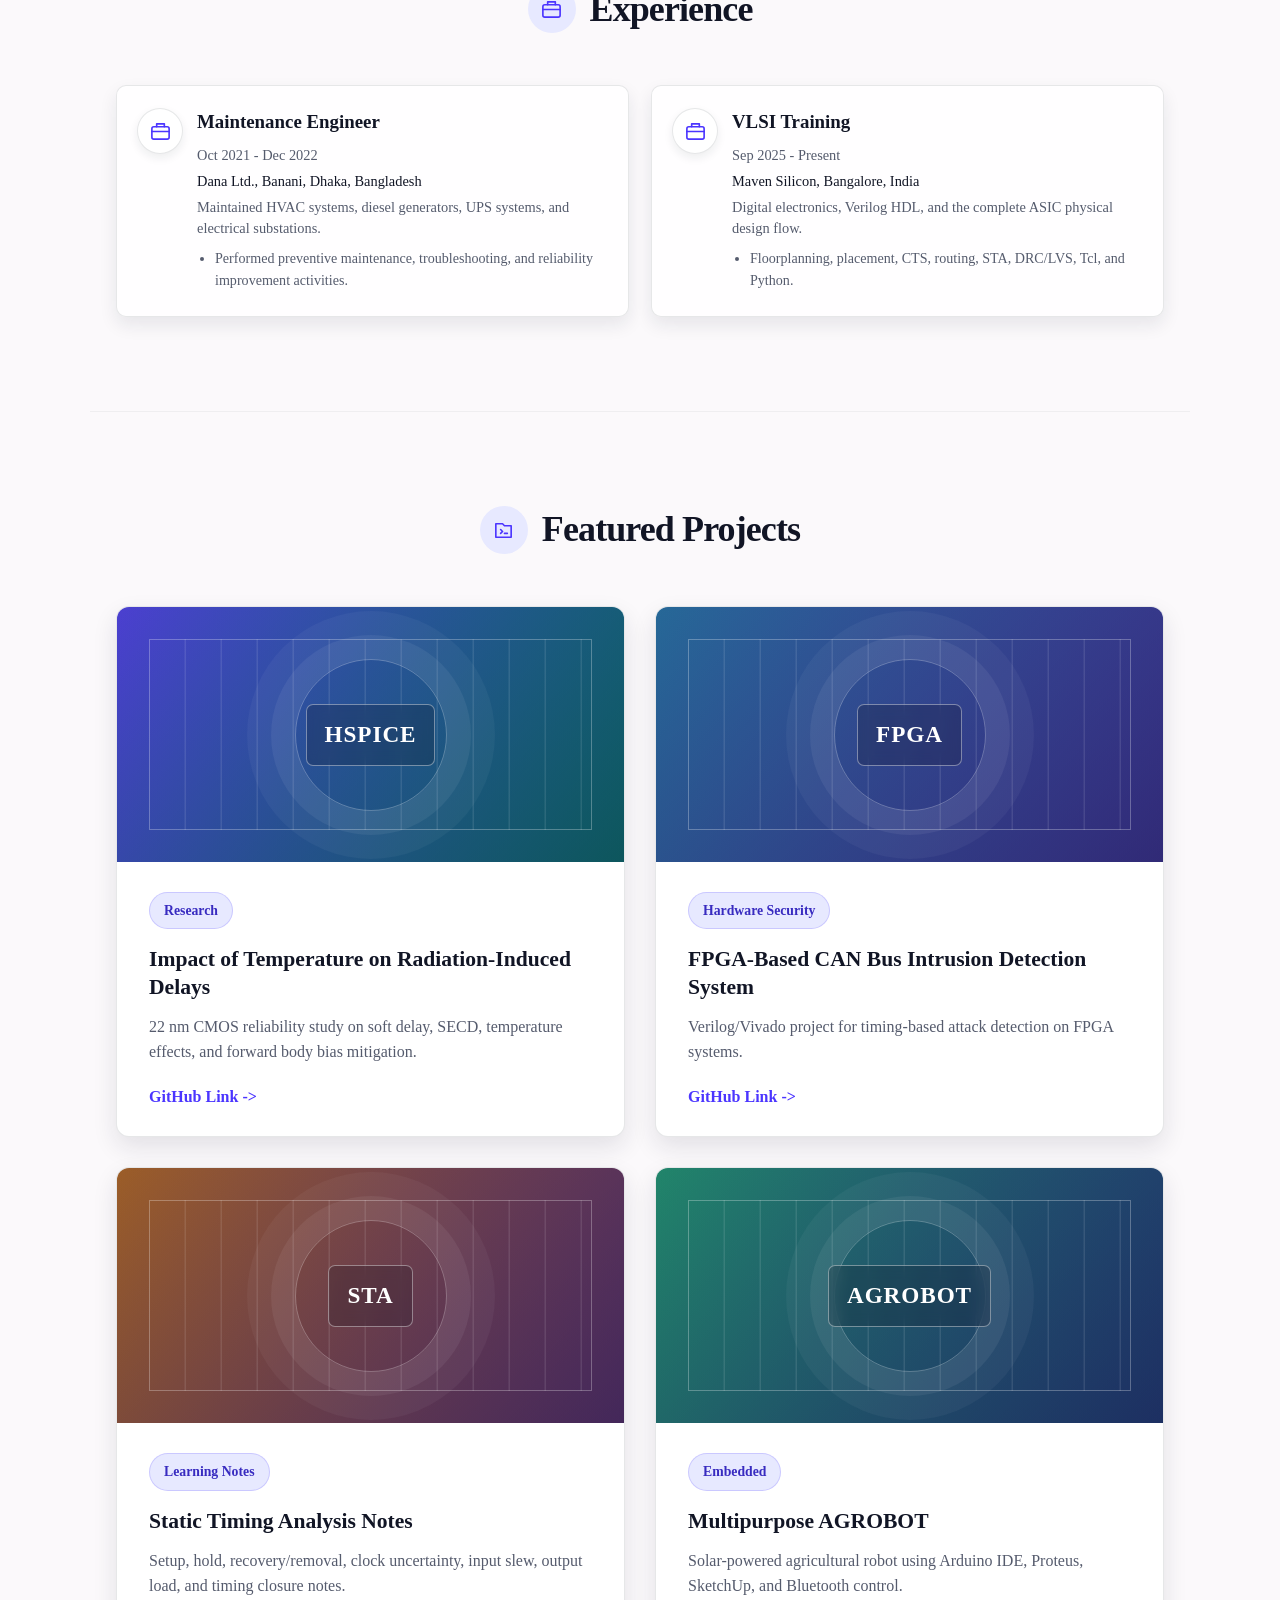
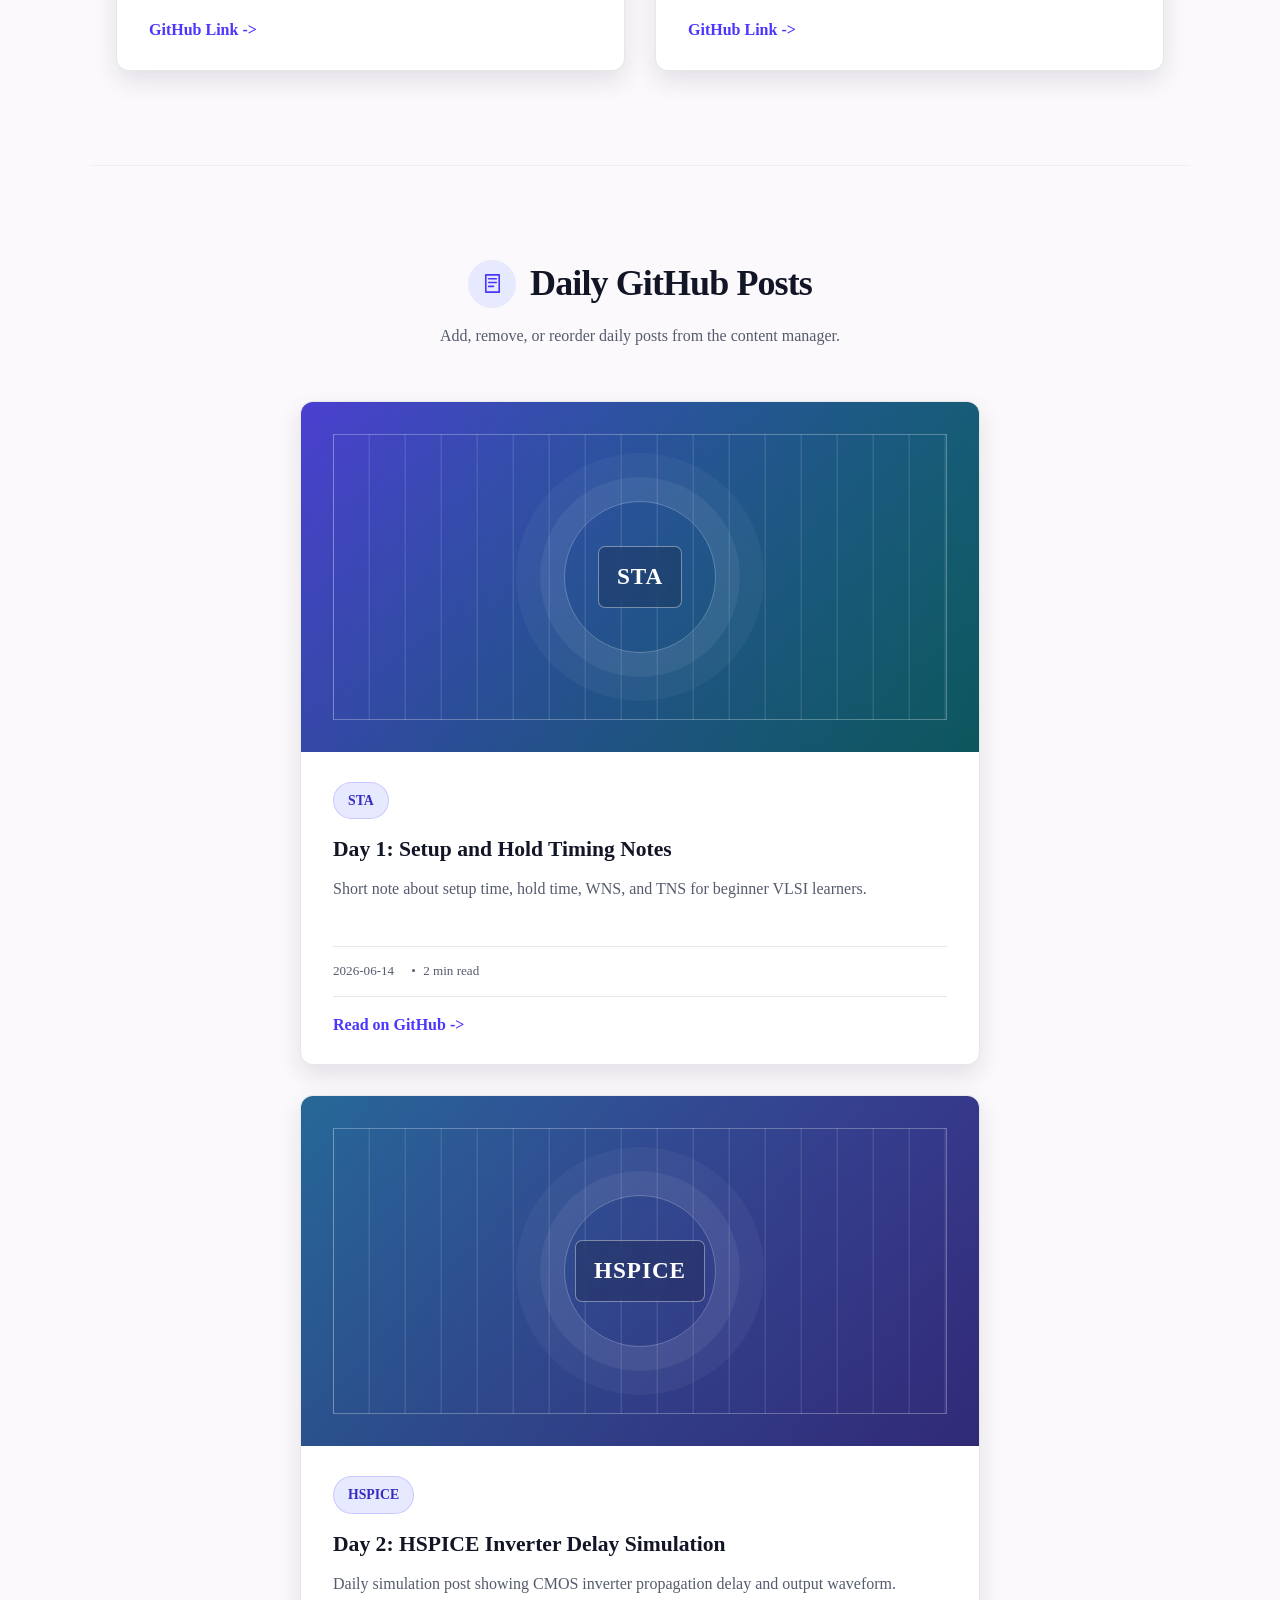
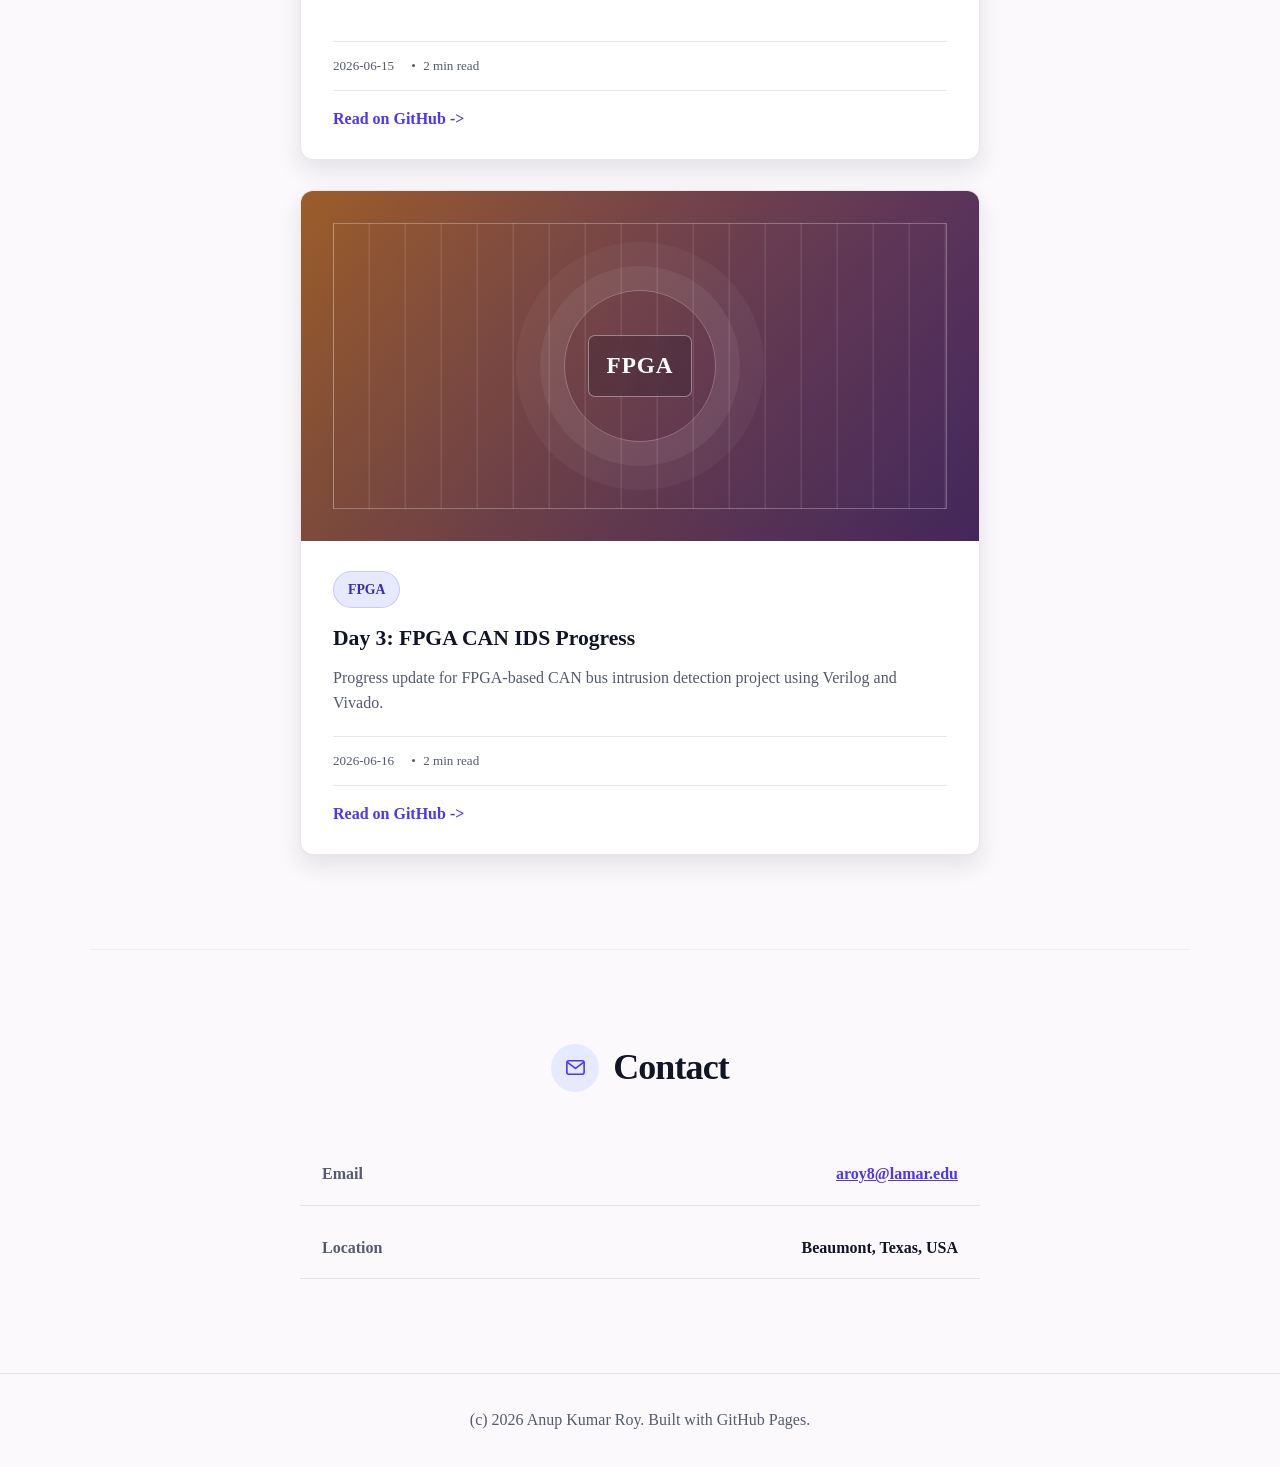
==== commit c4387b51: "Add files via upload" ====
--- a/index.html
+++ b/index.html
@@ -12,8 +12,22 @@
     <a id="brand" class="brand" href="#home">Portfolio</a>
     <button id="menuToggle" class="menu-btn" type="button" aria-expanded="false" aria-controls="siteNav">Menu</button>
     <nav id="siteNav" aria-label="Main navigation"></nav>
-    <button id="themeToggle" class="theme-btn" type="button" aria-label="Switch color theme">Dark</button>
+    <div class="header-actions">
+      <button id="searchToggle" class="icon-btn" type="button" aria-label="Search portfolio">
+        <svg viewBox="0 0 24 24" aria-hidden="true"><circle cx="11" cy="11" r="6.5"></circle><path d="m16 16 4 4"></path></svg>
+      </button>
+      <button id="themeToggle" class="theme-btn" type="button" aria-label="Switch color theme">Theme</button>
+    </div>
   </header>
+
+  <div id="searchPanel" class="search-panel" hidden>
+    <label for="siteSearch">Search this portfolio</label>
+    <div class="search-row">
+      <input id="siteSearch" type="search" placeholder="Research, projects, publications...">
+      <button id="searchClose" type="button">Close</button>
+    </div>
+    <div id="searchResults" class="search-results" aria-live="polite"></div>
+  </div>
 
   <main id="siteContent">
     <div class="loading-state">Loading portfolio...</div>
--- a/style.css
+++ b/style.css
@@ -1,25 +1,31 @@
 :root {
-  --bg: #f7f8fc;
-  --surface: rgba(255, 255, 255, 0.82);
-  --surface-solid: #ffffff;
-  --text: #101828;
-  --muted: #526074;
-  --accent: #5145e5;
-  --accent-2: #008f8c;
-  --line: rgba(16, 24, 40, 0.1);
-  --shadow: 0 18px 50px rgba(16, 24, 40, 0.12);
-  --radius: 20px;
-  --page: 1120px;
+  --bg: #fbf9fb;
+  --header: #f1f3fa;
+  --surface: #ffffff;
+  --surface-soft: #f8f8fd;
+  --text: #111525;
+  --muted: #555b6d;
+  --accent: #4b35ff;
+  --accent-soft: #e7e9ff;
+  --teal: #00a39b;
+  --line: rgba(17, 21, 37, 0.1);
+  --shadow: 0 10px 24px rgba(25, 30, 52, 0.11);
+  --page: 1100px;
+  --serif: Georgia, "Times New Roman", serif;
 }
 
 body.dark {
-  --bg: #0d1120;
-  --surface: rgba(23, 28, 46, 0.88);
-  --surface-solid: #171c2e;
-  --text: #f5f7fb;
-  --muted: #c2cad7;
-  --line: rgba(255, 255, 255, 0.12);
-  --shadow: 0 18px 50px rgba(0, 0, 0, 0.28);
+  --bg: #151522;
+  --header: #1d2030;
+  --surface: #202334;
+  --surface-soft: #25283b;
+  --text: #f7f6fb;
+  --muted: #c7c9d6;
+  --accent: #9689ff;
+  --accent-soft: #2d3154;
+  --teal: #43d4c9;
+  --line: rgba(255, 255, 255, 0.11);
+  --shadow: 0 12px 28px rgba(0, 0, 0, 0.3);
 }
 
 * {
@@ -35,9 +41,14 @@
   margin: 0;
   color: var(--text);
   background: var(--bg);
-  font-family: Inter, ui-sans-serif, system-ui, -apple-system, BlinkMacSystemFont, "Segoe UI", sans-serif;
-  line-height: 1.65;
+  font-family: var(--serif);
+  line-height: 1.55;
   transition: color 180ms ease, background 180ms ease;
+}
+
+button,
+input {
+  font: inherit;
 }
 
 a {
@@ -45,23 +56,24 @@
 }
 
 .topbar {
-  min-height: 74px;
+  min-height: 76px;
   position: sticky;
   top: 0;
-  z-index: 20;
-  display: grid;
-  grid-template-columns: auto 1fr auto;
+  z-index: 30;
+  display: grid;
+  grid-template-columns: auto minmax(0, 1fr) auto;
   align-items: center;
-  gap: 28px;
-  padding: 12px max(24px, calc((100vw - var(--page)) / 2));
-  background: color-mix(in srgb, var(--bg) 86%, transparent);
-  backdrop-filter: blur(14px);
+  gap: 32px;
+  padding: 0 max(18px, calc((100vw - 1380px) / 2));
   border-bottom: 1px solid var(--line);
+  background: color-mix(in srgb, var(--header) 94%, transparent);
+  backdrop-filter: blur(12px);
+  box-shadow: 0 2px 5px rgba(17, 21, 37, 0.04);
 }
 
 .brand {
-  font-size: 1.25rem;
-  font-weight: 850;
+  font-size: 1.35rem;
+  font-weight: 800;
   text-decoration: none;
   white-space: nowrap;
 }
@@ -69,69 +81,198 @@
 nav {
   display: flex;
   justify-content: center;
-  gap: 24px;
+  gap: clamp(18px, 2.5vw, 40px);
 }
 
 nav a {
-  color: var(--muted);
-  font-size: 0.92rem;
-  font-weight: 750;
+  position: relative;
+  padding: 25px 0;
+  color: var(--text);
+  font-size: 0.98rem;
+  font-weight: 700;
   text-decoration: none;
-}
-
-nav a:hover,
-nav a:focus-visible {
-  color: var(--accent);
+  white-space: nowrap;
+}
+
+nav a::after {
+  content: "";
+  position: absolute;
+  left: 0;
+  right: 0;
+  bottom: 17px;
+  height: 2px;
+  background: var(--accent);
+  transform: scaleX(0);
+  transition: transform 160ms ease;
+}
+
+nav a:hover::after,
+nav a:focus-visible::after {
+  transform: scaleX(1);
+}
+
+.header-actions {
+  display: flex;
+  align-items: center;
+  gap: 10px;
 }
 
 .theme-btn,
-.menu-btn {
-  border: 1px solid var(--line);
-  border-radius: 999px;
-  padding: 9px 15px;
+.menu-btn,
+.icon-btn,
+.search-row button {
+  border: 0;
   color: var(--text);
-  background: var(--surface-solid);
+  background: transparent;
   cursor: pointer;
-  font: inherit;
-  font-weight: 750;
-  box-shadow: 0 8px 24px rgba(16, 24, 40, 0.08);
+  font-weight: 700;
+}
+
+.theme-btn {
+  padding: 9px 8px;
+}
+
+.icon-btn {
+  width: 38px;
+  height: 38px;
+  display: grid;
+  place-items: center;
+  border-radius: 50%;
+}
+
+.icon-btn:hover,
+.icon-btn:focus-visible {
+  background: var(--accent-soft);
+}
+
+.icon-btn svg {
+  width: 20px;
+  fill: none;
+  stroke: currentColor;
+  stroke-width: 2;
+  stroke-linecap: round;
 }
 
 .menu-btn {
   display: none;
+  padding: 9px 12px;
+  border: 1px solid var(--line);
+  border-radius: 8px;
+}
+
+.search-panel {
+  position: fixed;
+  z-index: 40;
+  top: 88px;
+  right: max(18px, calc((100vw - var(--page)) / 2));
+  width: min(440px, calc(100vw - 36px));
+  padding: 20px;
+  border: 1px solid var(--line);
+  border-radius: 14px;
+  background: var(--surface);
+  box-shadow: var(--shadow);
+}
+
+.search-panel[hidden] {
+  display: none;
+}
+
+.search-panel label {
+  display: block;
+  margin-bottom: 9px;
+  font-weight: 700;
+}
+
+.search-row {
+  display: grid;
+  grid-template-columns: 1fr auto;
+  gap: 8px;
+}
+
+.search-row input {
+  min-width: 0;
+  padding: 11px 13px;
+  border: 1px solid var(--line);
+  border-radius: 8px;
+  color: var(--text);
+  background: var(--surface-soft);
+}
+
+.search-row button {
+  padding: 0 12px;
+  color: var(--accent);
+}
+
+.search-results {
+  display: grid;
+  gap: 7px;
+  margin-top: 12px;
+}
+
+.search-results a {
+  padding: 9px 11px;
+  border-radius: 7px;
+  background: var(--surface-soft);
+  text-decoration: none;
+  font-weight: 700;
+}
+
+.search-results p {
+  margin: 0;
+  color: var(--muted);
 }
 
 .hero {
-  min-height: calc(100vh - 74px);
-  display: grid;
-  grid-template-columns: minmax(280px, 360px) minmax(420px, 680px);
-  gap: clamp(48px, 8vw, 110px);
+  min-height: calc(100vh - 76px);
+  display: grid;
+  grid-template-columns: 300px minmax(0, 760px);
+  gap: clamp(55px, 7vw, 105px);
   justify-content: center;
-  align-items: center;
-  padding: 90px 28px;
+  align-items: start;
+  padding: 38px 26px 60px;
   background:
-    radial-gradient(circle at 24% 28%, rgba(96, 81, 255, 0.24), transparent 25%),
-    radial-gradient(circle at 78% 76%, rgba(0, 175, 170, 0.2), transparent 26%),
-    linear-gradient(135deg, color-mix(in srgb, var(--bg) 82%, #e8e1ff), var(--bg) 58%, color-mix(in srgb, var(--bg) 82%, #d5faf4));
+    radial-gradient(circle at 18% 18%, rgba(94, 72, 255, 0.15), transparent 31%),
+    radial-gradient(circle at 82% 84%, rgba(0, 191, 180, 0.16), transparent 34%),
+    linear-gradient(135deg, #faf7ff 0%, #fffafd 54%, #f1ffff 100%);
+}
+
+body.dark .hero {
+  background:
+    radial-gradient(circle at 18% 18%, rgba(94, 72, 255, 0.22), transparent 31%),
+    radial-gradient(circle at 82% 84%, rgba(0, 191, 180, 0.16), transparent 34%),
+    var(--bg);
 }
 
 .profile-card {
+  position: sticky;
+  top: 108px;
+  padding-top: 2px;
   text-align: center;
 }
 
 .avatar {
-  width: 176px;
-  height: 176px;
+  width: 202px;
+  height: 202px;
+  margin: 0 auto 22px;
+  display: grid;
+  place-items: center;
+  overflow: hidden;
+  border: 5px solid #fff;
   border-radius: 50%;
-  margin: 0 auto 24px;
-  display: grid;
-  place-items: center;
   color: #fff;
-  background: linear-gradient(135deg, var(--accent), var(--accent-2));
-  border: 6px solid var(--surface-solid);
+  background: linear-gradient(145deg, var(--accent), var(--teal));
   box-shadow: var(--shadow);
-  font-size: 2.7rem;
-  font-weight: 900;
+}
+
+.avatar img {
+  width: 100%;
+  height: 100%;
+  object-fit: cover;
+}
+
+.avatar-fallback {
+  font-size: 3rem;
+  font-weight: 800;
   letter-spacing: -0.08em;
 }
 
@@ -143,233 +284,435 @@
 }
 
 h1 {
-  margin-bottom: 10px;
-  font-size: clamp(2.6rem, 5vw, 4.2rem);
-  line-height: 1.02;
-  letter-spacing: -0.055em;
+  max-width: 290px;
+  margin: 0 auto 12px;
+  font-size: clamp(2.7rem, 4.6vw, 3.8rem);
+  line-height: 1.03;
+  letter-spacing: -0.04em;
 }
 
 h2 {
-  font-size: clamp(2rem, 4vw, 3rem);
-  line-height: 1.12;
-  letter-spacing: -0.04em;
+  font-size: clamp(1.65rem, 3vw, 2.25rem);
+  line-height: 1.15;
+  letter-spacing: -0.025em;
 }
 
 h3 {
   line-height: 1.3;
 }
 
+.pronouns,
+.location,
+.affiliation {
+  color: var(--muted);
+}
+
 .profile-card h2 {
-  margin: 18px 0;
+  margin: 12px -25px 10px;
   color: var(--accent);
-  font-size: 1.45rem;
-  letter-spacing: -0.02em;
-}
-
-.profile-card p,
-.summary p,
-.section-heading p,
-.text-content p,
-.mini-card p,
-.project-card p,
-.post-card p,
-.publication-card p {
-  color: var(--muted);
-}
-
-.summary {
-  max-width: 680px;
-}
-
-.summary p {
-  font-size: 1.12rem;
-}
-
-.eyebrow {
-  margin-bottom: 10px;
-  color: var(--accent) !important;
-  font-size: 0.78rem !important;
-  font-weight: 850;
-  letter-spacing: 0.14em;
-  text-transform: uppercase;
+  font-size: 1.48rem;
+  line-height: 1.25;
+}
+
+.profile-card .location {
+  margin-top: -4px;
+  font-size: 0.9rem;
 }
 
 .socials {
   display: flex;
   flex-wrap: wrap;
   justify-content: center;
-  gap: 10px;
+  gap: 11px;
   margin-top: 26px;
 }
 
-.socials a,
+.socials a {
+  width: 46px;
+  height: 46px;
+  display: grid;
+  place-items: center;
+  border: 1px solid var(--line);
+  border-radius: 50%;
+  color: var(--muted);
+  background: var(--surface);
+  box-shadow: 0 5px 14px rgba(25, 30, 52, 0.08);
+  font-family: Arial, sans-serif;
+  font-size: 0.9rem;
+  font-weight: 800;
+  text-decoration: none;
+  transition: transform 160ms ease, color 160ms ease;
+}
+
+.socials a:hover,
+.socials a:focus-visible {
+  color: var(--accent);
+  transform: translateY(-3px);
+}
+
+.hero-content {
+  min-width: 0;
+}
+
+.summary {
+  padding: 2px 0 32px;
+}
+
+.summary > p {
+  max-width: 660px;
+  margin: 32px 0;
+  color: var(--text);
+  font-size: 1.13rem;
+  line-height: 1.72;
+}
+
+.title-row {
+  display: flex;
+  align-items: center;
+  gap: 14px;
+}
+
+.title-row h2 {
+  margin: 0;
+}
+
+.section-icon,
+.card-icon {
+  flex: 0 0 auto;
+  display: grid;
+  place-items: center;
+  color: var(--accent);
+  background: var(--accent-soft);
+}
+
+.section-icon {
+  width: 48px;
+  height: 48px;
+  border-radius: 50%;
+}
+
+.section-icon svg,
+.card-icon svg {
+  width: 23px;
+  height: 23px;
+  fill: none;
+  stroke: currentColor;
+  stroke-width: 1.7;
+  stroke-linecap: round;
+  stroke-linejoin: round;
+}
+
 .btn {
   display: inline-block;
-  border-radius: 12px;
-  padding: 12px 19px;
+  padding: 15px 25px;
+  border-radius: 10px;
   color: #fff;
-  background: linear-gradient(135deg, var(--accent), var(--accent-2));
-  box-shadow: var(--shadow);
+  background: linear-gradient(110deg, var(--accent), var(--teal));
+  box-shadow: 0 9px 18px rgba(75, 53, 255, 0.2);
+  font-size: 1.02rem;
   font-weight: 800;
   text-decoration: none;
 }
 
-.btn {
-  margin-top: 8px;
+.hero-features {
+  display: grid;
+  gap: 46px;
+}
+
+.hero-feature .title-row {
+  margin-bottom: 28px;
+}
+
+.hero-feature .title-row h2 {
+  font-size: 1.7rem;
+}
+
+.cards {
+  display: grid;
+  grid-template-columns: repeat(auto-fit, minmax(min(100%, 210px), 1fr));
+  gap: 22px;
+}
+
+.mini-card {
+  position: relative;
+  min-height: 178px;
+  display: grid;
+  grid-template-columns: auto 1fr;
+  align-items: start;
+  gap: 14px;
+  padding: 24px 20px;
+  border: 1px solid var(--line);
+  border-radius: 10px;
+  background: color-mix(in srgb, var(--surface) 86%, transparent);
+  box-shadow: 0 8px 18px rgba(25, 30, 52, 0.09);
+}
+
+.card-icon {
+  width: 46px;
+  height: 46px;
+  margin-top: -2px;
+  border: 1px solid var(--line);
+  border-radius: 50%;
+  background: var(--surface);
+  box-shadow: 0 4px 10px rgba(25, 30, 52, 0.08);
+}
+
+.mini-card h3 {
+  margin-bottom: 10px;
+  font-size: 1.18rem;
+}
+
+.mini-card p {
+  margin-bottom: 5px;
+  color: var(--muted);
+  font-size: 0.9rem;
+  line-height: 1.45;
+}
+
+.mini-card .card-subtitle {
+  color: var(--text);
+}
+
+.mini-card ul {
+  margin: 10px 0 0;
+  padding-left: 18px;
+  color: var(--muted);
+  font-size: 0.88rem;
+}
+
+.chips {
+  display: flex;
+  flex-wrap: wrap;
+  gap: 12px;
+}
+
+.chips span,
+.tag {
+  display: inline-block;
+  padding: 7px 14px;
+  border: 1px solid color-mix(in srgb, var(--accent) 18%, transparent);
+  border-radius: 999px;
+  color: #382bc0;
+  background: var(--accent-soft);
+  font-size: 0.86rem;
+  font-weight: 700;
+}
+
+body.dark .chips span,
+body.dark .tag {
+  color: var(--accent);
 }
 
 .content-section {
   max-width: var(--page);
   margin: 0 auto;
-  padding: 96px 28px;
-}
-
-.content-section:nth-child(odd) {
-  max-width: none;
-  padding-left: max(28px, calc((100vw - var(--page)) / 2));
-  padding-right: max(28px, calc((100vw - var(--page)) / 2));
-  background: color-mix(in srgb, var(--surface-solid) 52%, transparent);
+  padding: 94px 26px;
+}
+
+.content-section + .content-section {
+  border-top: 1px solid color-mix(in srgb, var(--line) 45%, transparent);
 }
 
 .section-heading {
-  max-width: 720px;
-  margin: 0 auto 42px;
+  max-width: 760px;
+  margin: 0 auto 52px;
   text-align: center;
 }
 
-.section-heading h2 {
-  margin-bottom: 14px;
+.section-heading .title-row {
+  justify-content: center;
+}
+
+.section-heading > p {
+  margin: 16px auto 0;
+  color: var(--muted);
+  font-size: 1rem;
+}
+
+.section-heading .eyebrow {
+  margin-bottom: 8px;
+  color: var(--accent);
+  font-size: 0.78rem;
+  font-weight: 800;
+  letter-spacing: 0.12em;
+  text-transform: uppercase;
+}
+
+.layout-text {
+  padding-top: 84px;
+  padding-bottom: 120px;
+}
+
+.layout-text .section-heading {
+  margin-bottom: 32px;
 }
 
 .text-content {
-  max-width: 780px;
+  max-width: 590px;
   margin: 0 auto;
-  font-size: 1.08rem;
-}
-
-.chips {
+  color: #31394f;
+  font-size: 1.18rem;
+  line-height: 1.75;
+}
+
+body.dark .text-content {
+  color: var(--muted);
+}
+
+.text-content p {
+  margin-bottom: 25px;
+}
+
+.editorial-grid {
+  display: grid;
+  grid-template-columns: repeat(2, minmax(0, 1fr));
+  gap: 30px;
+}
+
+.editorial-card {
+  overflow: hidden;
+  border: 1px solid var(--line);
+  border-radius: 13px;
+  background: var(--surface);
+  box-shadow: var(--shadow);
+}
+
+.editorial-media {
+  height: 255px;
+  overflow: hidden;
+  background: #dfe2ec;
+}
+
+.editorial-media img {
+  width: 100%;
+  height: 100%;
+  display: block;
+  object-fit: cover;
+}
+
+.media-placeholder {
+  position: relative;
+  display: grid;
+  place-items: center;
+  isolation: isolate;
+  color: #fff;
+  background:
+    linear-gradient(135deg, rgba(19, 22, 37, 0.12), rgba(19, 22, 37, 0.52)),
+    linear-gradient(120deg, #5345e8, #079c9a);
+}
+
+.media-placeholder::before,
+.media-placeholder::after {
+  content: "";
+  position: absolute;
+  z-index: -1;
+  border: 1px solid rgba(255, 255, 255, 0.28);
+}
+
+.media-placeholder::before {
+  inset: 32px;
+  background: repeating-linear-gradient(90deg, transparent 0 34px, rgba(255, 255, 255, 0.1) 35px 36px);
+}
+
+.media-placeholder::after {
+  width: 150px;
+  height: 150px;
+  border-radius: 50%;
+  box-shadow: 0 0 0 24px rgba(255, 255, 255, 0.06), 0 0 0 48px rgba(255, 255, 255, 0.04);
+}
+
+.media-placeholder span {
+  padding: 12px 18px;
+  border: 1px solid rgba(255, 255, 255, 0.4);
+  border-radius: 7px;
+  background: rgba(14, 17, 30, 0.22);
+  backdrop-filter: blur(7px);
+  font-size: 1.45rem;
+  font-weight: 800;
+  letter-spacing: 0.04em;
+}
+
+.media-tone-1 {
+  background: linear-gradient(135deg, rgba(10, 16, 39, 0.1), rgba(10, 16, 39, 0.55)), linear-gradient(120deg, #2972a4, #5f4ad7);
+}
+
+.media-tone-2 {
+  background: linear-gradient(135deg, rgba(10, 16, 39, 0.08), rgba(10, 16, 39, 0.5)), linear-gradient(120deg, #a86428, #7d3f8d);
+}
+
+.media-tone-3 {
+  background: linear-gradient(135deg, rgba(10, 16, 39, 0.08), rgba(10, 16, 39, 0.5)), linear-gradient(120deg, #238f70, #304f9d);
+}
+
+.editorial-body {
+  padding: 30px 32px 27px;
+}
+
+.editorial-body h3 {
+  margin: 16px 0 14px;
+  font-size: 1.35rem;
+}
+
+.editorial-body > p {
+  min-height: 3.2em;
+  margin-bottom: 18px;
+  color: var(--muted);
+}
+
+.card-meta {
   display: flex;
   flex-wrap: wrap;
-  justify-content: center;
-  gap: 14px;
-}
-
-.chips span,
-.tag {
-  border: 1px solid color-mix(in srgb, var(--accent) 20%, transparent);
-  border-radius: 999px;
-  padding: 9px 16px;
-  color: var(--accent);
-  background: color-mix(in srgb, var(--accent) 11%, transparent);
-  font-size: 0.88rem;
-  font-weight: 800;
-}
-
-.cards,
-.project-grid,
-.post-grid {
-  display: grid;
-  grid-template-columns: repeat(auto-fit, minmax(min(100%, 290px), 1fr));
-  gap: 24px;
-}
-
-.mini-card,
-.project-card,
-.post-card,
-.publication-card {
-  border: 1px solid var(--line);
-  border-radius: var(--radius);
-  background: var(--surface);
-  box-shadow: var(--shadow);
-}
-
-.mini-card,
-.post-card,
-.publication-card {
-  padding: 26px;
-}
-
-.mini-card h3,
-.post-card h3,
-.project-card h3,
-.publication-card h3 {
-  margin-bottom: 10px;
-  font-size: 1.25rem;
-}
-
-.mini-card p {
-  margin-bottom: 8px;
-}
-
-.card-subtitle {
-  color: var(--text) !important;
-  font-weight: 750;
-}
-
-.card-period,
-.post-date {
-  font-size: 0.88rem;
-  font-weight: 700;
-}
-
-.mini-card ul {
-  margin-bottom: 0;
-  padding-left: 20px;
-  color: var(--muted);
-}
-
-.paper-list {
-  display: grid;
-  gap: 18px;
-  max-width: 900px;
-  margin: 0 auto;
-}
-
-.publication-card h3 a {
-  text-decoration: none;
-}
-
-.publication-card h3 a:hover {
-  color: var(--accent);
-}
-
-.publication-authors {
-  margin-bottom: 8px;
-  font-weight: 750;
-}
-
-.project-card {
-  overflow: hidden;
-}
-
-.project-img {
-  min-height: 190px;
-  display: grid;
-  place-items: center;
-  padding: 20px;
-  color: #fff;
-  background: linear-gradient(135deg, var(--accent), var(--accent-2));
-  font-size: 2rem;
-  font-weight: 900;
-  letter-spacing: -0.04em;
-}
-
-.project-body {
-  padding: 26px;
-}
-
-.project-body h3 {
-  margin-top: 18px;
+  gap: 8px 18px;
+  margin: 0 0 16px;
+  padding: 14px 0;
+  border-top: 1px solid var(--line);
+  border-bottom: 1px solid var(--line);
+  color: var(--muted);
+  font-size: 0.82rem;
+}
+
+.card-meta span + span::before {
+  content: "";
+  display: inline-block;
+  width: 3px;
+  height: 3px;
+  margin: 0 8px 3px 0;
+  border-radius: 50%;
+  background: currentColor;
 }
 
 .text-link {
   color: var(--accent);
-  font-weight: 850;
+  font-weight: 700;
   text-decoration: none;
 }
 
+.text-link:hover,
+.text-link:focus-visible {
+  text-decoration: underline;
+}
+
+.post-grid {
+  max-width: 680px;
+  margin: 0 auto;
+  display: grid;
+  gap: 30px;
+}
+
+.post-card .editorial-media {
+  height: 350px;
+}
+
+.layout-cards > .cards {
+  grid-template-columns: repeat(auto-fit, minmax(min(100%, 300px), 1fr));
+}
+
+.layout-cards > .cards .mini-card {
+  min-height: 210px;
+}
+
 .contact-list {
-  max-width: 720px;
+  max-width: 680px;
   margin: 0 auto;
   display: grid;
   gap: 12px;
@@ -380,19 +723,17 @@
   justify-content: space-between;
   gap: 20px;
   padding: 18px 22px;
-  border: 1px solid var(--line);
-  border-radius: 14px;
-  background: var(--surface);
+  border-bottom: 1px solid var(--line);
 }
 
 .contact-item span {
   color: var(--muted);
-  font-weight: 750;
+  font-weight: 700;
 }
 
 .contact-item a {
   color: var(--accent);
-  font-weight: 800;
+  font-weight: 700;
 }
 
 .loading-state,
@@ -411,9 +752,10 @@
   text-align: center;
 }
 
-@media (max-width: 1000px) {
+@media (max-width: 1120px) {
   .topbar {
     grid-template-columns: 1fr auto auto;
+    padding: 0 20px;
   }
 
   .menu-btn {
@@ -431,10 +773,10 @@
     flex-direction: column;
     align-items: stretch;
     gap: 0;
-    padding: 12px;
+    padding: 10px;
     border: 1px solid var(--line);
-    border-radius: 16px;
-    background: var(--surface-solid);
+    border-radius: 12px;
+    background: var(--surface);
     box-shadow: var(--shadow);
   }
 
@@ -446,39 +788,121 @@
     padding: 11px 12px;
   }
 
+  nav a::after {
+    display: none;
+  }
+
+  .hero {
+    grid-template-columns: 270px minmax(0, 680px);
+    gap: 45px;
+  }
+}
+
+@media (max-width: 860px) {
   .hero {
     grid-template-columns: 1fr;
-    gap: 58px;
+    padding-top: 55px;
+  }
+
+  .profile-card {
+    position: static;
+  }
+
+  .hero-content {
+    max-width: 680px;
+    margin: 0 auto;
+  }
+
+  .summary .title-row,
+  .hero-feature .title-row {
+    justify-content: center;
+  }
+
+  .summary {
     text-align: center;
   }
 
-  .summary {
-    margin: 0 auto;
+  .summary > p {
+    margin-left: auto;
+    margin-right: auto;
+  }
+
+  .chips {
+    justify-content: center;
+  }
+
+  .editorial-grid {
+    grid-template-columns: 1fr;
+    max-width: 680px;
+    margin-left: auto;
+    margin-right: auto;
   }
 }
 
 @media (max-width: 600px) {
   .topbar {
+    min-height: 66px;
     gap: 8px;
-    padding: 10px 14px;
+    padding: 0 13px;
   }
 
   .brand {
-    max-width: 42vw;
+    max-width: 41vw;
     overflow: hidden;
+    font-size: 1.05rem;
     text-overflow: ellipsis;
   }
 
   .theme-btn,
   .menu-btn {
-    padding: 8px 12px;
-    font-size: 0.84rem;
+    padding: 7px 9px;
+    font-size: 0.82rem;
+  }
+
+  .icon-btn {
+    width: 34px;
+    height: 34px;
   }
 
   .hero,
   .content-section {
-    padding-top: 70px;
-    padding-bottom: 70px;
+    padding-left: 18px;
+    padding-right: 18px;
+  }
+
+  .avatar {
+    width: 170px;
+    height: 170px;
+  }
+
+  .cards {
+    grid-template-columns: 1fr;
+  }
+
+  .mini-card {
+    min-height: auto;
+  }
+
+  .title-row {
+    align-items: flex-start;
+  }
+
+  .section-icon {
+    width: 42px;
+    height: 42px;
+  }
+
+  .section-heading .title-row {
+    align-items: center;
+  }
+
+  .editorial-media,
+  .post-card .editorial-media {
+    height: 220px;
+  }
+
+  .editorial-body {
+    padding: 24px 22px;
   }
 
   .contact-item {
